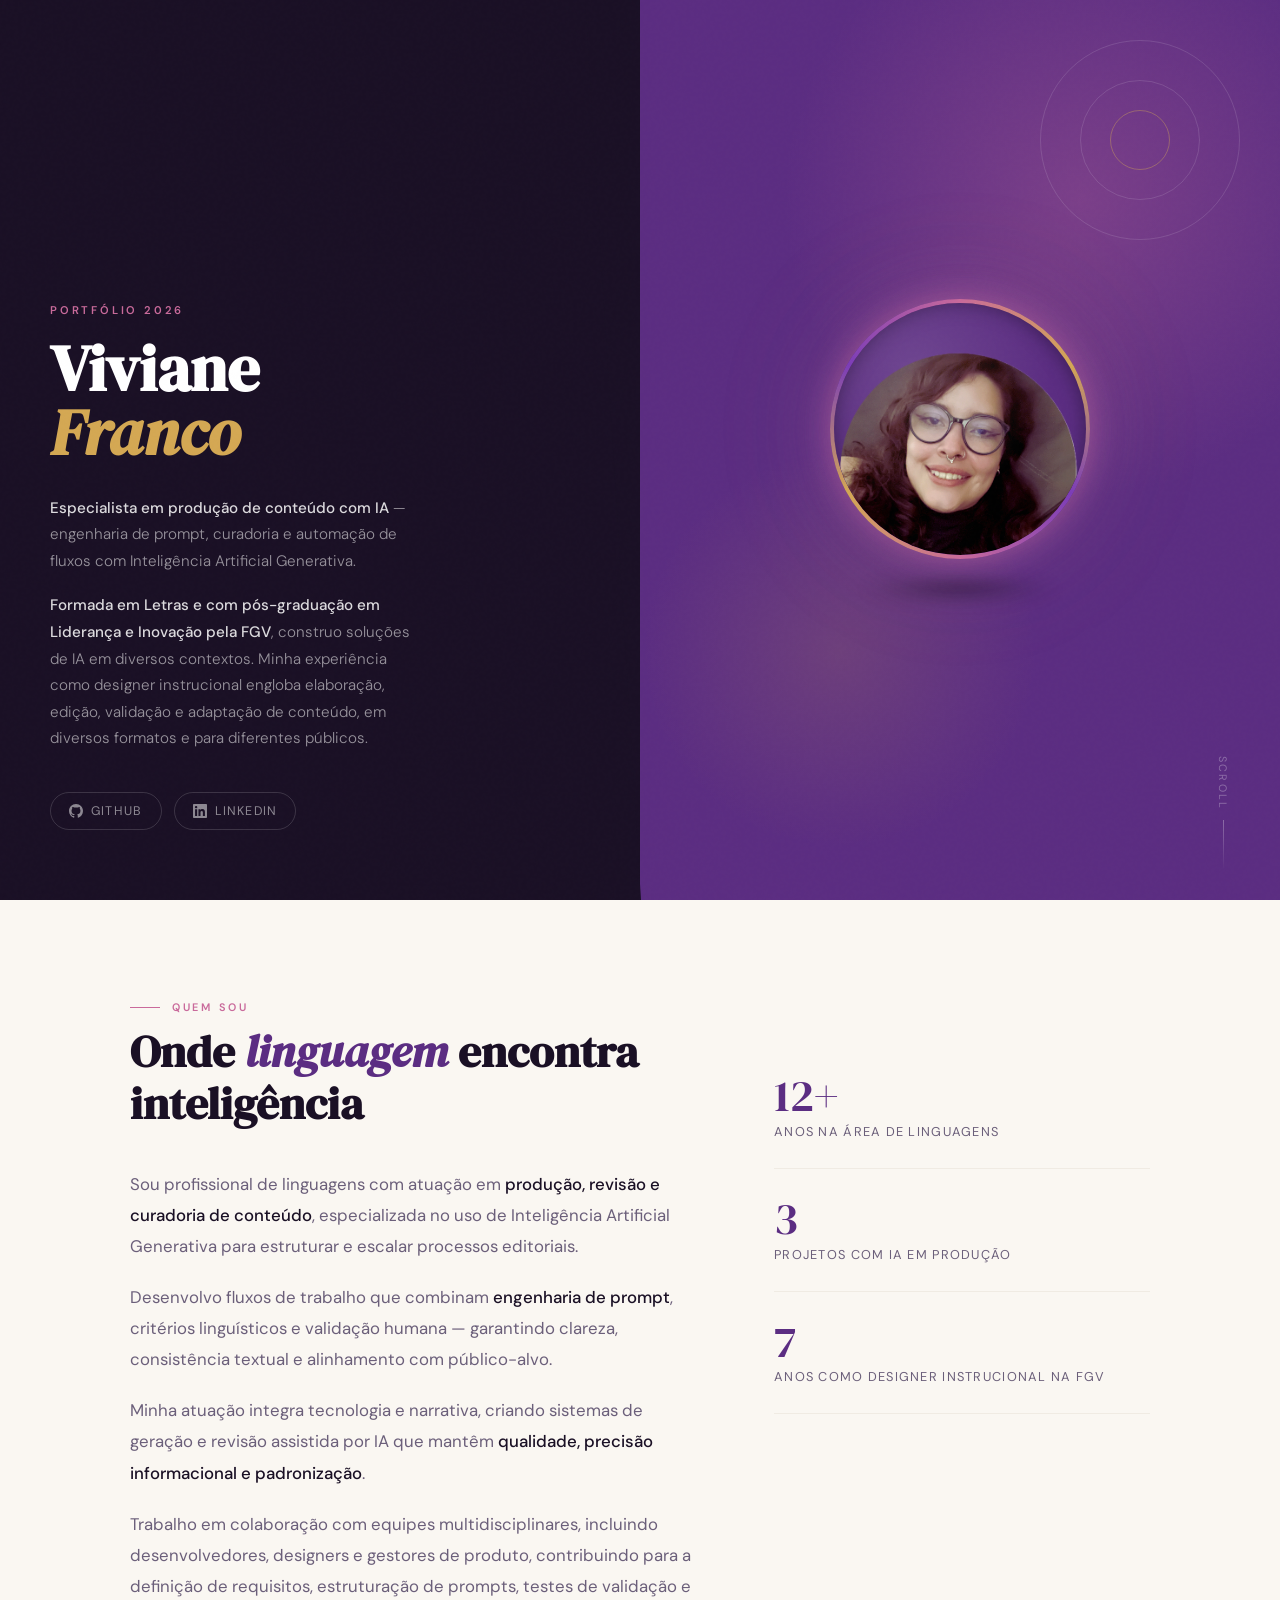
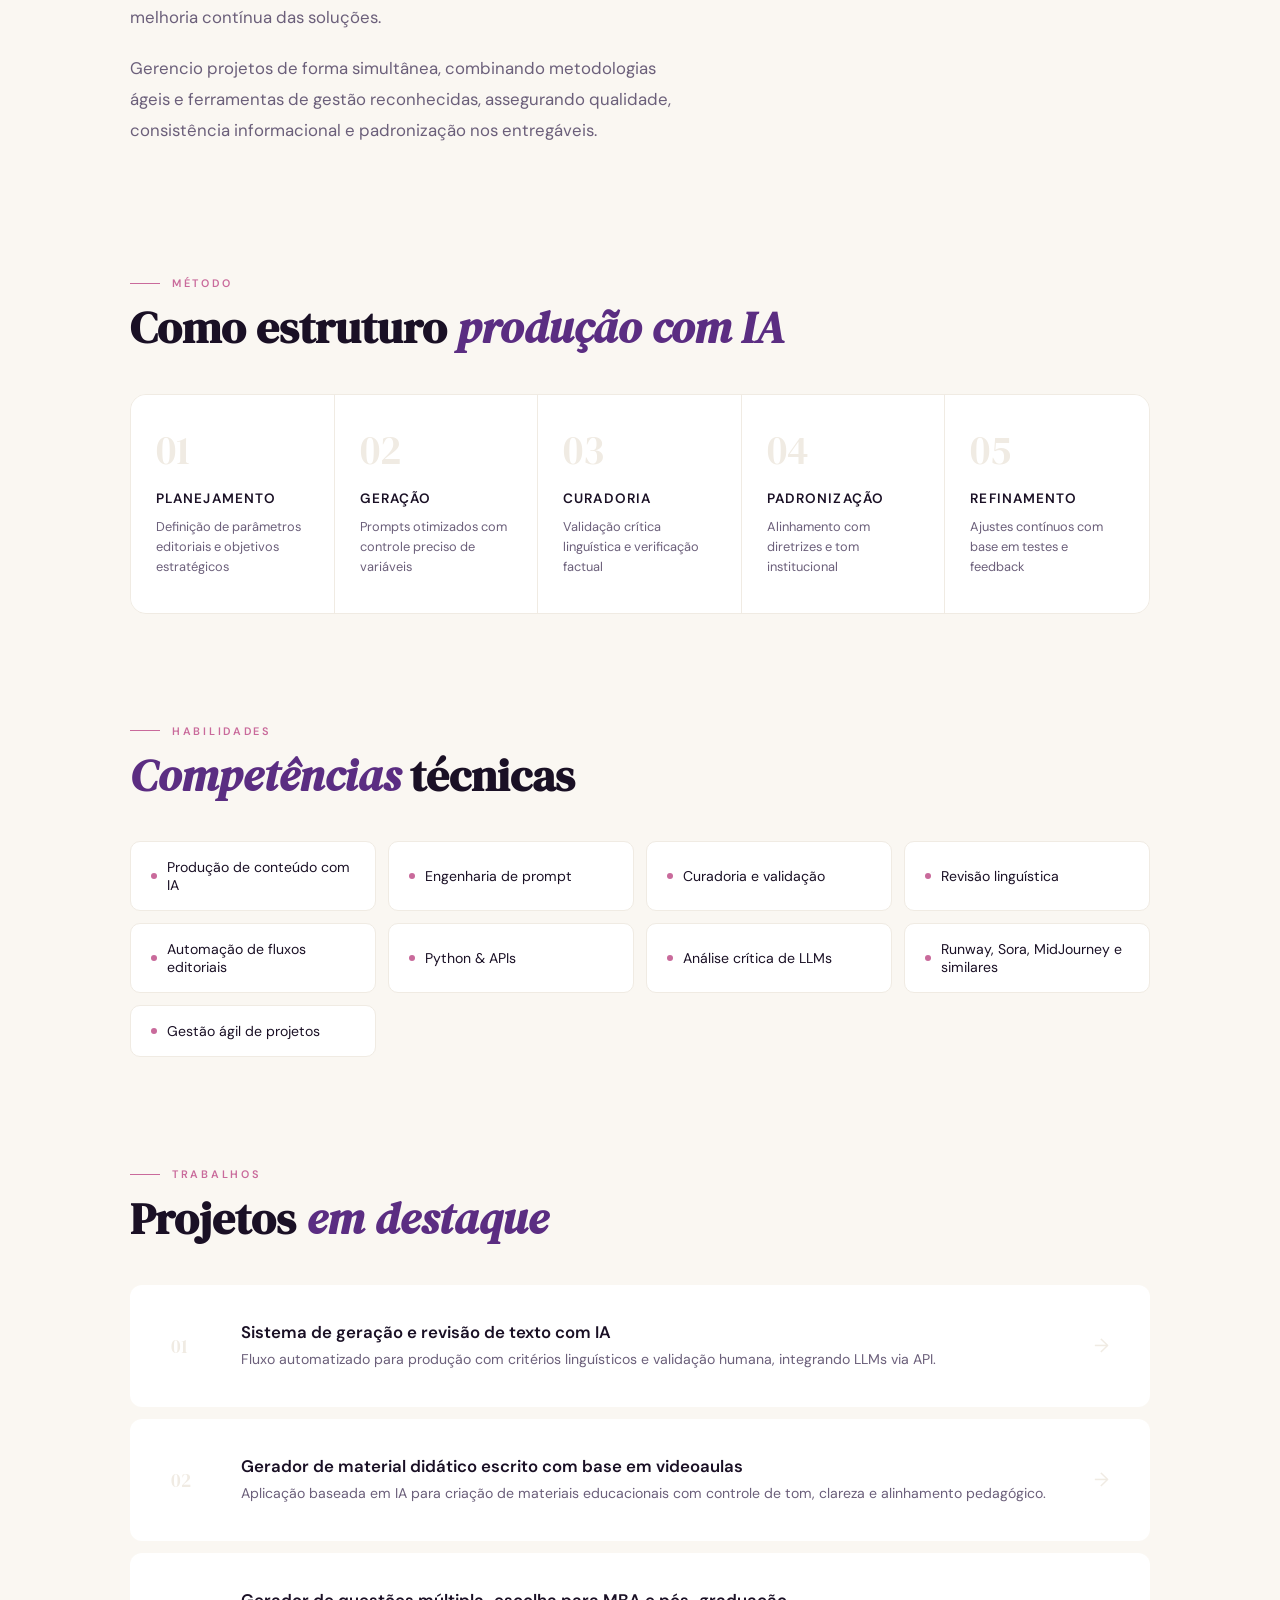
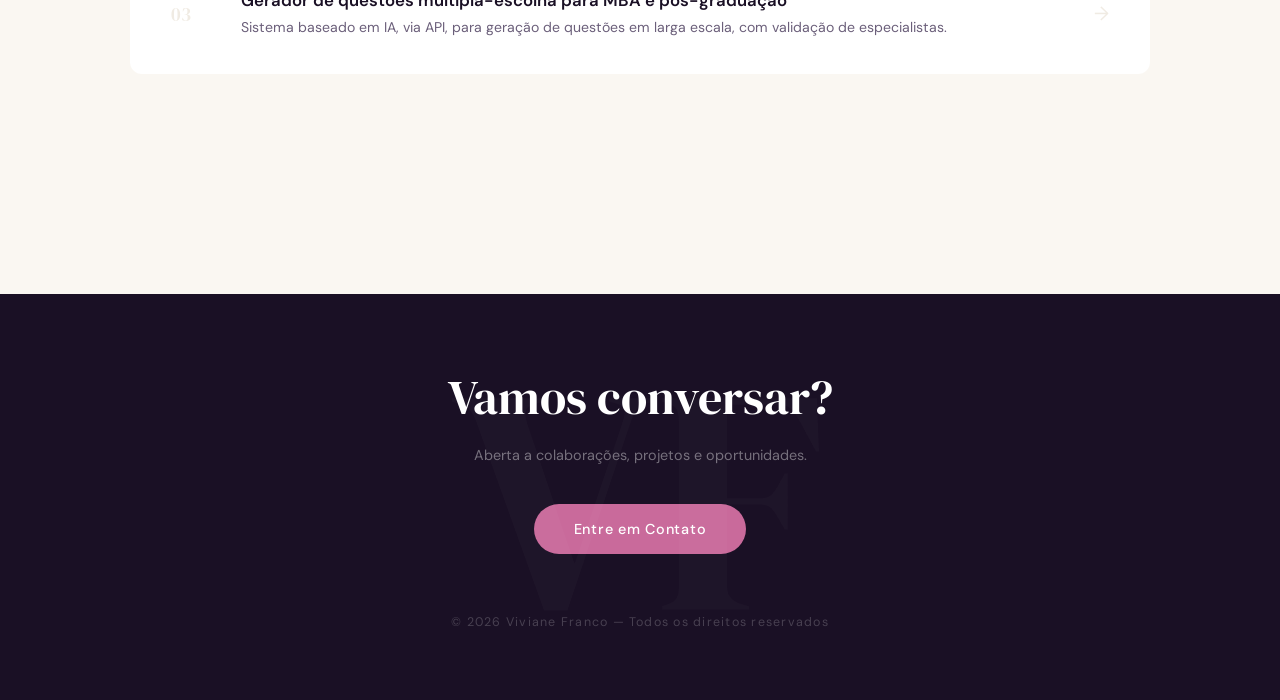
==== index.html @ 34cf3769 "Update index.html" ====
<!DOCTYPE html>
<html lang="pt-BR">
<head>
    <meta charset="UTF-8">
    <meta name="viewport" content="width=device-width, initial-scale=1.0">
    <title>Viviane Franco | Produção de Conteúdo com IA</title>
    <meta name="description" content="Viviane Franco - Especialista em Produção de Conteúdo com IA, engenharia de prompt, curadoria editorial e automação de fluxos com Inteligência Artificial Generativa.">

    <link href="https://fonts.googleapis.com/css2?family=DM+Serif+Display:ital@0;1&family=DM+Sans:opsz,wght@9..40,300;9..40,400;9..40,500;9..40,600&display=swap" rel="stylesheet">

    <style>
        :root {
            --ink: #1a1025;
            --cream: #faf7f2;
            --mist: #f0ebe3;
            --plum: #5b2d82;
            --violet: #7c3db8;
            --rose: #c96a9b;
            --gold: #d4a853;
            --text-soft: #6b5f7a;
        }

        * { margin: 0; padding: 0; box-sizing: border-box; }
        html { scroll-behavior: smooth; }

        body {
            font-family: 'DM Sans', sans-serif;
            background: var(--cream);
            color: var(--ink);
            overflow-x: hidden;
        }

        /* ── NOISE TEXTURE ── */
        body::before {
            content: '';
            position: fixed;
            inset: 0;
            background-image: url("data:image/svg+xml,%3Csvg viewBox='0 0 256 256' xmlns='http://www.w3.org/2000/svg'%3E%3Cfilter id='noise'%3E%3CfeTurbulence type='fractalNoise' baseFrequency='0.9' numOctaves='4' stitchTiles='stitch'/%3E%3C/filter%3E%3Crect width='100%25' height='100%25' filter='url(%23noise)' opacity='0.03'/%3E%3C/svg%3E");
            pointer-events: none;
            z-index: 1000;
            opacity: 0.4;
        }

        /* ── HEADER ── */
        header {
            min-height: 100vh;
            display: grid;
            grid-template-columns: 1fr 1fr;
            position: relative;
            overflow: hidden;
        }

        .header-left {
            background: var(--ink);
            display: flex;
            flex-direction: column;
            justify-content: flex-end;
            padding: 60px 50px 70px;
            position: relative;
            z-index: 2;
        }

        .header-left::after {
            content: '';
            position: absolute;
            top: 0; right: -1px; bottom: 0;
            width: 80px;
            background: var(--ink);
            clip-path: polygon(0 0, 30% 0, 100% 100%, 0 100%);
            z-index: 3;
        }

        .header-right {
            background: var(--plum);
            position: relative;
            overflow: hidden;
            display: flex;
            align-items: center;
            justify-content: center;
        }

        .header-right::before {
            content: '';
            position: absolute;
            width: 600px;
            height: 600px;
            border-radius: 50%;
            background: radial-gradient(circle, rgba(196,106,155,0.3) 0%, transparent 70%);
            top: -100px;
            right: -100px;
            pointer-events: none;
        }

        .header-right::after {
            content: '';
            position: absolute;
            width: 400px;
            height: 400px;
            border-radius: 50%;
            background: radial-gradient(circle, rgba(212,168,83,0.15) 0%, transparent 70%);
            bottom: 50px;
            left: 0;
            pointer-events: none;
        }

        /* ── PROFILE PHOTO SYSTEM (REDONDO) ── */

        /* Container central — empilha anel + sombra */
        .profile-container {
            position: relative;
            z-index: 2;
            display: flex;
            flex-direction: column;
            align-items: center;
            justify-content: center;
            padding: 50px 40px;
            flex-shrink: 0;
            animation: profileIn 1s ease 0.35s both;
        }

        @keyframes profileIn {
            from { opacity: 0; transform: translateY(20px); }
            to   { opacity: 1; transform: translateY(0); }
        }

        /*
         * Anel com gradiente cônico animado.
         * Cria a borda luminosa rotativa (rose → gold → violet).
         */
        .profile-ring {
            position: relative;
            width: 260px;
            height: 260px;
            border-radius: 50%;
            padding: 4px; /* espessura da borda luminosa */

            background: conic-gradient(
                from 0deg,
                var(--rose),
                var(--gold),
                var(--violet),
                var(--rose),
                var(--gold),
                var(--violet),
                var(--rose)
            );
            animation: rotateBorder 6s linear infinite;

            /* Brilho externo difuso */
            box-shadow:
                0 0 30px rgba(201, 106, 155, 0.55),
                0 0 70px rgba(124, 61, 184, 0.35),
                0 0 120px rgba(212, 168, 83, 0.18);
        }

        @keyframes rotateBorder {
            from { filter: hue-rotate(0deg) brightness(1.1); }
            to   { filter: hue-rotate(360deg) brightness(1.1); }
        }

        /*
         * Círculo interno — garante o corte redondo automático.
         * overflow: hidden corta qualquer imagem em círculo perfeito.
         */
        .profile-ring-inner {
            width: 100%;
            height: 100%;
            border-radius: 50%;
            overflow: hidden;
            background: var(--plum);
            position: relative;
            box-shadow: inset 0 0 20px rgba(0, 0, 0, 0.4);
        }

        /* A foto: sempre redonda, cropada automaticamente, sem distorção */
        .profile-img {
            width: 100%;
            height: 100%;
            display: block;
            object-fit: cover;           /* crop automático */
            object-position: center top; /* prioriza o rosto */
            border-radius: 50%;
            filter: contrast(1.04) saturate(1.05);
            transition: transform 0.5s ease;
        }

        .profile-ring:hover .profile-img {
            transform: scale(1.04);
        }

        /* Reflexo de luz suave no topo-esquerdo */
        .profile-ring-inner::after {
            content: '';
            position: absolute;
            inset: 0;
            border-radius: 50%;
            background: radial-gradient(
                circle at 32% 28%,
                rgba(255, 255, 255, 0.12) 0%,
                transparent 55%
            );
            pointer-events: none;
            z-index: 2;
        }

        /* Fallback com iniciais — visível se a imagem falhar */
        .profile-fallback {
            display: none; /* JS ativa via handlePhotoError() */
            width: 100%;
            height: 100%;
            border-radius: 50%;
            background: linear-gradient(135deg, var(--violet) 0%, var(--rose) 100%);
            align-items: center;
            justify-content: center;
            position: relative;
        }

        .profile-fallback::before {
            content: '';
            position: absolute;
            inset: 0;
            border-radius: 50%;
            background: radial-gradient(circle at 35% 35%, rgba(255,255,255,0.2), transparent 60%);
        }

        .profile-fallback-initials {
            font-family: 'DM Serif Display', serif;
            font-size: 5rem;
            color: white;
            letter-spacing: -2px;
            position: relative;
            z-index: 1;
        }

        /* Sombra projetada abaixo do círculo */
        .profile-shadow {
            width: 200px;
            height: 24px;
            border-radius: 50%;
            background: radial-gradient(ellipse, rgba(0,0,0,0.45) 0%, transparent 70%);
            margin-top: 18px;
            filter: blur(8px);
        }

        /* ── DECORATIVE CIRCLES ── */
        .deco-circle {
            position: absolute;
            border-radius: 50%;
            border: 1px solid rgba(255,255,255,0.12);
            pointer-events: none;
        }

        .deco-1 { width: 200px; height: 200px; top: 40px; right: 40px; }
        .deco-2 { width: 120px; height: 120px; top: 80px; right: 80px; }
        .deco-3 { width: 60px; height: 60px; top: 110px; right: 110px; border-color: var(--gold); opacity: 0.4; }

        /* ── HEADER TEXT ── */
        .eyebrow {
            font-size: 0.7rem;
            font-weight: 600;
            letter-spacing: 0.25em;
            text-transform: uppercase;
            color: var(--rose);
            margin-bottom: 20px;
        }

        .header-name {
            font-family: 'DM Serif Display', serif;
            font-size: clamp(3rem, 5vw, 5rem);
            color: white;
            line-height: 1;
            margin-bottom: 30px;
        }

        .header-name em {
            font-style: italic;
            color: var(--gold);
        }

        .header-tagline {
            color: rgba(255,255,255,0.55);
            font-size: 0.95rem;
            font-weight: 300;
            line-height: 1.75;
            max-width: 360px;
            margin-bottom: 18px;
        }

        .header-tagline:last-of-type {
            margin-bottom: 40px;
        }

        .header-tagline strong {
            color: rgba(255,255,255,0.85);
            font-weight: 500;
        }

        .social-links {
            display: flex;
            gap: 12px;
            flex-wrap: wrap;
        }

        .social-links a {
            display: flex;
            align-items: center;
            gap: 8px;
            color: rgba(255,255,255,0.5);
            text-decoration: none;
            font-size: 0.78rem;
            letter-spacing: 0.1em;
            text-transform: uppercase;
            border: 1px solid rgba(255,255,255,0.15);
            padding: 10px 18px;
            border-radius: 100px;
            transition: all 0.3s ease;
        }

        .social-links a:hover {
            color: white;
            border-color: var(--rose);
            background: rgba(201,106,155,0.12);
        }

        /* Scroll hint */
        .scroll-hint {
            position: absolute;
            bottom: 30px;
            right: 50px;
            color: rgba(255,255,255,0.3);
            font-size: 0.68rem;
            letter-spacing: 0.2em;
            text-transform: uppercase;
            writing-mode: vertical-rl;
            display: flex;
            align-items: center;
            gap: 10px;
            z-index: 10;
        }

        .scroll-hint::after {
            content: '';
            width: 1px;
            height: 50px;
            background: linear-gradient(to bottom, rgba(255,255,255,0.3), transparent);
            animation: scrollLine 1.5s ease-in-out infinite;
        }

        @keyframes scrollLine {
            0%, 100% { opacity: 0.3; }
            50% { opacity: 1; }
        }

        /* ── ANIMATIONS (header text) ── */
        @keyframes fadeUp {
            from { opacity: 0; transform: translateY(30px); }
            to { opacity: 1; transform: translateY(0); }
        }

        .header-left > * {
            animation: fadeUp 0.8s ease forwards;
            opacity: 0;
        }

        .eyebrow        { animation-delay: 0.1s; }
        .header-name    { animation-delay: 0.25s; }
        .header-tagline { animation-delay: 0.4s; }
        .social-links   { animation-delay: 0.55s; }

        /* ── MAIN CONTENT ── */
        main {
            max-width: 1100px;
            margin: 0 auto;
            padding: 100px 40px;
        }

        .section-label {
            font-size: 0.68rem;
            font-weight: 600;
            letter-spacing: 0.25em;
            text-transform: uppercase;
            color: var(--rose);
            margin-bottom: 12px;
            display: flex;
            align-items: center;
            gap: 12px;
        }

        .section-label::before {
            content: '';
            width: 30px;
            height: 1px;
            background: var(--rose);
        }

        .section-title {
            font-family: 'DM Serif Display', serif;
            font-size: clamp(2rem, 3.5vw, 3rem);
            color: var(--ink);
            margin-bottom: 40px;
            line-height: 1.15;
        }

        .section-title em {
            font-style: italic;
            color: var(--plum);
        }

        section { margin-bottom: 110px; }

        /* ── SOBRE ── */
        .sobre-grid {
            display: grid;
            grid-template-columns: 3fr 2fr;
            gap: 80px;
            align-items: start;
        }

        .sobre-text p {
            color: var(--text-soft);
            font-size: 1.05rem;
            line-height: 1.85;
            margin-bottom: 20px;
        }

        .sobre-text p strong {
            color: var(--ink);
            font-weight: 500;
        }

        .sobre-sidebar { padding-top: 20px; }

        .stat-item {
            padding: 28px 0;
            border-bottom: 1px solid var(--mist);
        }

        .stat-number {
            font-family: 'DM Serif Display', serif;
            font-size: 2.8rem;
            color: var(--plum);
            line-height: 1;
        }

        .stat-label {
            font-size: 0.8rem;
            color: var(--text-soft);
            margin-top: 4px;
            text-transform: uppercase;
            letter-spacing: 0.1em;
        }

        /* ── PROCESSO ── */
        .process-grid {
            display: grid;
            grid-template-columns: repeat(5, 1fr);
            gap: 0;
            border: 1px solid var(--mist);
            border-radius: 16px;
            overflow: hidden;
        }

        .process-step {
            padding: 35px 25px;
            background: white;
            transition: background 0.3s;
        }

        .process-step:not(:last-child) { border-right: 1px solid var(--mist); }

        .process-step:hover { background: var(--ink); }

        .process-step:hover .step-num,
        .process-step:hover .step-title,
        .process-step:hover .step-desc { color: rgba(255,255,255,0.8); }

        .process-step:hover .step-num { color: var(--gold); }

        .step-num {
            font-family: 'DM Serif Display', serif;
            font-size: 2.5rem;
            color: var(--mist);
            line-height: 1;
            margin-bottom: 20px;
            transition: color 0.3s;
        }

        .step-title {
            font-size: 0.85rem;
            font-weight: 600;
            text-transform: uppercase;
            letter-spacing: 0.08em;
            color: var(--ink);
            margin-bottom: 10px;
            transition: color 0.3s;
        }

        .step-desc {
            font-size: 0.8rem;
            color: var(--text-soft);
            line-height: 1.6;
            transition: color 0.3s;
        }

        /* ── COMPETÊNCIAS ── */
        .skills-grid {
            display: grid;
            grid-template-columns: repeat(auto-fill, minmax(200px, 1fr));
            gap: 12px;
        }

        .skill-tag {
            background: white;
            border: 1px solid var(--mist);
            padding: 16px 20px;
            border-radius: 10px;
            font-size: 0.88rem;
            color: var(--ink);
            display: flex;
            align-items: center;
            gap: 10px;
            transition: all 0.25s;
            cursor: default;
        }

        .skill-tag::before {
            content: '';
            width: 6px;
            height: 6px;
            border-radius: 50%;
            background: var(--rose);
            flex-shrink: 0;
        }

        .skill-tag:hover {
            border-color: var(--plum);
            color: var(--plum);
            transform: translateY(-2px);
            box-shadow: 0 8px 20px rgba(91,45,130,0.08);
        }

        /* ── PROJETOS ── */
        .projects-list { display: flex; flex-direction: column; gap: 2px; }

        .project-item {
            display: grid;
            grid-template-columns: auto 1fr auto;
            align-items: center;
            gap: 30px;
            padding: 35px 40px;
            background: white;
            border-radius: 12px;
            text-decoration: none;
            color: var(--ink);
            transition: all 0.3s ease;
            border: 1px solid transparent;
            margin-bottom: 10px;
        }

        .project-item:hover {
            border-color: var(--plum);
            transform: translateX(8px);
            box-shadow: -4px 0 0 var(--plum), 0 12px 35px rgba(91,45,130,0.08);
        }

        .project-num {
            font-family: 'DM Serif Display', serif;
            font-size: 1.2rem;
            color: var(--mist);
            min-width: 40px;
        }

        .project-item:hover .project-num { color: var(--plum); }

        .project-title {
            font-size: 1.05rem;
            font-weight: 600;
            margin-bottom: 6px;
        }

        .project-desc {
            font-size: 0.88rem;
            color: var(--text-soft);
            line-height: 1.55;
        }

        .project-arrow {
            font-size: 1.2rem;
            color: var(--mist);
            transition: all 0.3s;
        }

        .project-item:hover .project-arrow {
            color: var(--plum);
            transform: translateX(4px);
        }

        /* ── FOOTER ── */
        footer {
            background: var(--ink);
            padding: 70px 40px;
            text-align: center;
            position: relative;
            overflow: hidden;
        }

        footer::before {
            content: 'VF';
            position: absolute;
            font-family: 'DM Serif Display', serif;
            font-size: 20rem;
            color: rgba(255,255,255,0.02);
            left: 50%;
            top: 50%;
            transform: translate(-50%, -50%);
            user-select: none;
            pointer-events: none;
        }

        .footer-title {
            font-family: 'DM Serif Display', serif;
            font-size: clamp(1.8rem, 4vw, 3rem);
            color: white;
            margin-bottom: 16px;
        }

        .footer-sub {
            color: rgba(255,255,255,0.4);
            font-size: 0.9rem;
            margin-bottom: 40px;
        }

        .contact-btn {
            display: inline-block;
            padding: 16px 40px;
            background: var(--rose);
            color: white;
            text-decoration: none;
            border-radius: 100px;
            font-size: 0.9rem;
            font-weight: 500;
            letter-spacing: 0.05em;
            transition: all 0.3s;
        }

        .contact-btn:hover {
            background: var(--gold);
            color: var(--ink);
            transform: translateY(-2px);
            box-shadow: 0 12px 30px rgba(212,168,83,0.3);
        }

        .footer-copy {
            margin-top: 60px;
            color: rgba(255,255,255,0.2);
            font-size: 0.78rem;
            letter-spacing: 0.1em;
        }

        /* ── RESPONSIVE ── */
        @media (max-width: 900px) {
            header {
                grid-template-columns: 1fr;
                min-height: auto;
            }

            .header-left {
                padding: 80px 30px 60px;
                order: 2;
            }

            .header-left::after { display: none; }

            .header-right {
                order: 1;
                min-height: 340px;
                justify-content: center;
            }

            .profile-ring  { width: 200px; height: 200px; }
            .profile-shadow { width: 150px; }

            .sobre-grid {
                grid-template-columns: 1fr;
                gap: 40px;
            }

            .process-grid { grid-template-columns: 1fr 1fr; }
            .process-step:nth-child(2) { border-right: none; }
            .process-step:not(:last-child) { border-bottom: 1px solid var(--mist); }

            main { padding: 70px 25px; }
        }

        @media (max-width: 600px) {
            .process-grid { grid-template-columns: 1fr; }
            .process-step:not(:last-child) { border-right: none; }

            .project-item {
                grid-template-columns: 1fr;
                gap: 10px;
                padding: 25px;
            }

            .project-num  { display: none; }
            .project-arrow { display: none; }

            .profile-ring  { width: 160px; height: 160px; }
            .profile-shadow { width: 120px; }
        }
    </style>
</head>
<body>

<!-- ── HEADER ── -->
<header>
    <div class="header-left">
        <p class="eyebrow">Portfólio 2026</p>
        <h1 class="header-name">Viviane<br><em>Franco</em></h1>
        <p class="header-tagline">
            <strong>Especialista em produção de conteúdo com IA</strong> — engenharia de prompt, curadoria e automação de fluxos com Inteligência Artificial Generativa.
        </p>
        <p class="header-tagline">
            <strong>Formada em Letras e com pós-graduação em Liderança e Inovação pela FGV</strong>, construo soluções de IA em diversos contextos. Minha experiência como designer instrucional engloba elaboração, edição, validação e adaptação de conteúdo, em diversos formatos e para diferentes públicos.
        </p>
        <div class="social-links">
            <a href="SEU_LINK_GITHUB" aria-label="GitHub">
                <svg width="14" height="14" viewBox="0 0 24 24" fill="currentColor" aria-hidden="true"><path d="M12 0c-6.626 0-12 5.373-12 12 0 5.302 3.438 9.8 8.207 11.387.599.111.793-.261.793-.577v-2.234c-3.338.726-4.033-1.416-4.033-1.416-.546-1.387-1.333-1.756-1.333-1.756-1.089-.745.083-.729.083-.729 1.205.084 1.839 1.237 1.839 1.237 1.07 1.834 2.807 1.304 3.492.997.107-.775.418-1.305.762-1.604-2.665-.305-5.467-1.334-5.467-5.931 0-1.311.469-2.381 1.236-3.221-.124-.303-.535-1.524.117-3.176 0 0 1.008-.322 3.301 1.23.957-.266 1.983-.399 3.003-.404 1.02.005 2.047.138 3.006.404 2.291-1.552 3.297-1.23 3.297-1.23.653 1.653.242 2.874.118 3.176.77.84 1.235 1.911 1.235 3.221 0 4.609-2.807 5.624-5.479 5.921.43.372.823 1.102.823 2.222v3.293c0 .319.192.694.801.576 4.765-1.589 8.199-6.086 8.199-11.386 0-6.627-5.373-12-12-12z"/></svg>
                GitHub
            </a>
            <a href="SEU_LINK_LINKEDIN" aria-label="LinkedIn">
                <svg width="14" height="14" viewBox="0 0 24 24" fill="currentColor" aria-hidden="true"><path d="M20.447 20.452h-3.554v-5.569c0-1.328-.027-3.037-1.852-3.037-1.853 0-2.136 1.445-2.136 2.939v5.667H9.351V9h3.414v1.561h.046c.477-.9 1.637-1.85 3.37-1.85 3.601 0 4.267 2.37 4.267 5.455v6.286zM5.337 7.433c-1.144 0-2.063-.926-2.063-2.065 0-1.138.92-2.063 2.063-2.063 1.14 0 2.064.925 2.064 2.063 0 1.139-.925 2.065-2.064 2.065zm1.782 13.019H3.555V9h3.564v11.452zM22.225 0H1.771C.792 0 0 .774 0 1.729v20.542C0 23.227.792 24 1.771 24h20.451C23.2 24 24 23.227 24 22.271V1.729C24 .774 23.2 0 22.222 0h.003z"/></svg>
                LinkedIn
            </a>
        </div>
    </div>

    <div class="header-right">
        <div class="deco-circle deco-1"></div>
        <div class="deco-circle deco-2"></div>
        <div class="deco-circle deco-3"></div>

        <!--
        ╔══════════════════════════════════════════════════════╗
        ║  FOTO DE PERFIL                                      ║
        ║  • Troque "profile.png" pelo caminho da sua foto    ║
        ║  • Formatos aceitos: .png, .jpg, .webp              ║
        ║  • A foto é cortada automaticamente em círculo       ║
        ║  • Proporção ideal: quadrada (1:1) ou retrato       ║
        ║    ex: 600×600 px ou 600×800 px                     ║
        ║  • Se a imagem não carregar, aparecem as iniciais   ║
        ║    VF automaticamente no lugar da foto               ║
        ╚══════════════════════════════════════════════════════╝
        -->
        <div class="profile-container" id="profileContainer">
            <div class="profile-ring">
                <div class="profile-ring-inner">
                    <img
                        src="profile.png"
                        alt="Foto de Viviane Franco"
                        class="profile-img"
                        id="profileImg"
                        onerror="handlePhotoError()"
                    >
                    <!-- Fallback: iniciais exibidas se a imagem falhar -->
                    <div class="profile-fallback" id="profileFallback" aria-label="Viviane Franco">
                        <span class="profile-fallback-initials">VF</span>
                    </div>
                </div>
            </div>
            <div class="profile-shadow"></div>
        </div>
    </div>

    <div class="scroll-hint" aria-hidden="true">scroll</div>
</header>

<!-- ── MAIN ── -->
<main>

    <!-- SOBRE -->
    <section>
        <div class="section-label">Quem sou</div>
        <div class="sobre-grid">
            <div class="sobre-text">
                <h2 class="section-title">Onde <em>linguagem</em> encontra inteligência</h2>
                <p>
                    Sou profissional de linguagens com atuação em <strong>produção, revisão e curadoria de conteúdo</strong>, especializada no uso de Inteligência Artificial Generativa para estruturar e escalar processos editoriais.
                </p>
                <p>
                    Desenvolvo fluxos de trabalho que combinam <strong>engenharia de prompt</strong>, critérios linguísticos e validação humana — garantindo clareza, consistência textual e alinhamento com público-alvo.
                </p>
                <p>
                    Minha atuação integra tecnologia e narrativa, criando sistemas de geração e revisão assistida por IA que mantêm <strong>qualidade, precisão informacional e padronização</strong>.
                </p>
                <p>
                    Trabalho em colaboração com equipes multidisciplinares, incluindo desenvolvedores, designers e gestores de produto, contribuindo para a definição de requisitos, estruturação de prompts, testes de validação e melhoria contínua das soluções.
                </p>
                <p>
                    Gerencio projetos de forma simultânea, combinando metodologias ágeis e ferramentas de gestão reconhecidas, assegurando qualidade, consistência informacional e padronização nos entregáveis.
                </p>
            </div>
            <div class="sobre-sidebar">
                <div class="stat-item">
                    <div class="stat-number">12+</div>
                    <div class="stat-label">Anos na área de linguagens</div>
                </div>
                <div class="stat-item">
                    <div class="stat-number">3</div>
                    <div class="stat-label">Projetos com IA em produção</div>
                </div>
                <div class="stat-item">
                    <div class="stat-number">7</div>
                    <div class="stat-label">anos como designer instrucional na FGV</div>
                </div>
            </div>
        </div>
    </section>

    <!-- PROCESSO -->
    <section>
        <div class="section-label">Método</div>
        <h2 class="section-title">Como estruturo <em>produção com IA</em></h2>
        <div class="process-grid">
            <div class="process-step">
                <div class="step-num">01</div>
                <div class="step-title">Planejamento</div>
                <div class="step-desc">Definição de parâmetros editoriais e objetivos estratégicos</div>
            </div>
            <div class="process-step">
                <div class="step-num">02</div>
                <div class="step-title">Geração</div>
                <div class="step-desc">Prompts otimizados com controle preciso de variáveis</div>
            </div>
            <div class="process-step">
                <div class="step-num">03</div>
                <div class="step-title">Curadoria</div>
                <div class="step-desc">Validação crítica linguística e verificação factual</div>
            </div>
            <div class="process-step">
                <div class="step-num">04</div>
                <div class="step-title">Padronização</div>
                <div class="step-desc">Alinhamento com diretrizes e tom institucional</div>
            </div>
            <div class="process-step">
                <div class="step-num">05</div>
                <div class="step-title">Refinamento</div>
                <div class="step-desc">Ajustes contínuos com base em testes e feedback</div>
            </div>
        </div>
    </section>

    <!-- COMPETÊNCIAS -->
    <section>
        <div class="section-label">Habilidades</div>
        <h2 class="section-title"><em>Competências</em> técnicas</h2>
        <div class="skills-grid">
            <div class="skill-tag">Produção de conteúdo com IA</div>
            <div class="skill-tag">Engenharia de prompt</div>
            <div class="skill-tag">Curadoria e validação</div>
            <div class="skill-tag">Revisão linguística</div>
            <div class="skill-tag">Automação de fluxos editoriais</div>
            <div class="skill-tag">Python &amp; APIs</div>
            <div class="skill-tag">Análise crítica de LLMs</div>
            <div class="skill-tag">Runway, Sora, MidJourney e similares</div>
            <div class="skill-tag">Gestão ágil de projetos</div>
        </div>
    </section>

    <!-- PROJETOS -->
    <section>
        <div class="section-label">Trabalhos</div>
        <h2 class="section-title">Projetos <em>em destaque</em></h2>
        <div class="projects-list">

            <a href="projeto1.html" class="project-item">
                <div class="project-num">01</div>
                <div>
                    <div class="project-title">Sistema de geração e revisão de texto com IA</div>
                    <div class="project-desc">Fluxo automatizado para produção com critérios linguísticos e validação humana, integrando LLMs via API.</div>
                </div>
                <div class="project-arrow">→</div>
            </a>

            <a href="projeto2.html" class="project-item">
                <div class="project-num">02</div>
                <div>
                    <div class="project-title">Gerador de material didático escrito com base em videoaulas</div>
                    <div class="project-desc">Aplicação baseada em IA para criação de materiais educacionais com controle de tom, clareza e alinhamento pedagógico.</div>
                </div>
                <div class="project-arrow">→</div>
            </a>

            <a href="projeto3.html" class="project-item">
                <div class="project-num">03</div>
                <div>
                    <div class="project-title">Gerador de questões múltipla-escolha para MBA e pós-graduação</div>
                    <div class="project-desc">Sistema baseado em IA, via API, para geração de questões em larga escala, com validação de especialistas.</div>
                </div>
                <div class="project-arrow">→</div>
            </a>

        </div>
    </section>

</main>

<!-- ── FOOTER ── -->
<footer>
    <p class="footer-title">Vamos conversar?</p>
    <p class="footer-sub">Aberta a colaborações, projetos e oportunidades.</p>
    <a href="mailto:vivianefrancodasilva@gmail.com" class="contact-btn">Entre em Contato</a>
    <p class="footer-copy">© 2026 Viviane Franco — Todos os direitos reservados</p>
</footer>

<script>
    /**
     * SUPORTE À FOTO DE PERFIL
     * ─────────────────────────
     * Chamado via onerror="handlePhotoError()" quando a imagem
     * não é encontrada ou falha. Exibe as iniciais VF no mesmo
     * anel luminoso, sem quebrar o layout.
     */
    function handlePhotoError() {
        document.getElementById('profileImg').style.display = 'none';
        document.getElementById('profileFallback').style.display = 'flex';
    }
</script>

</body>
</html>
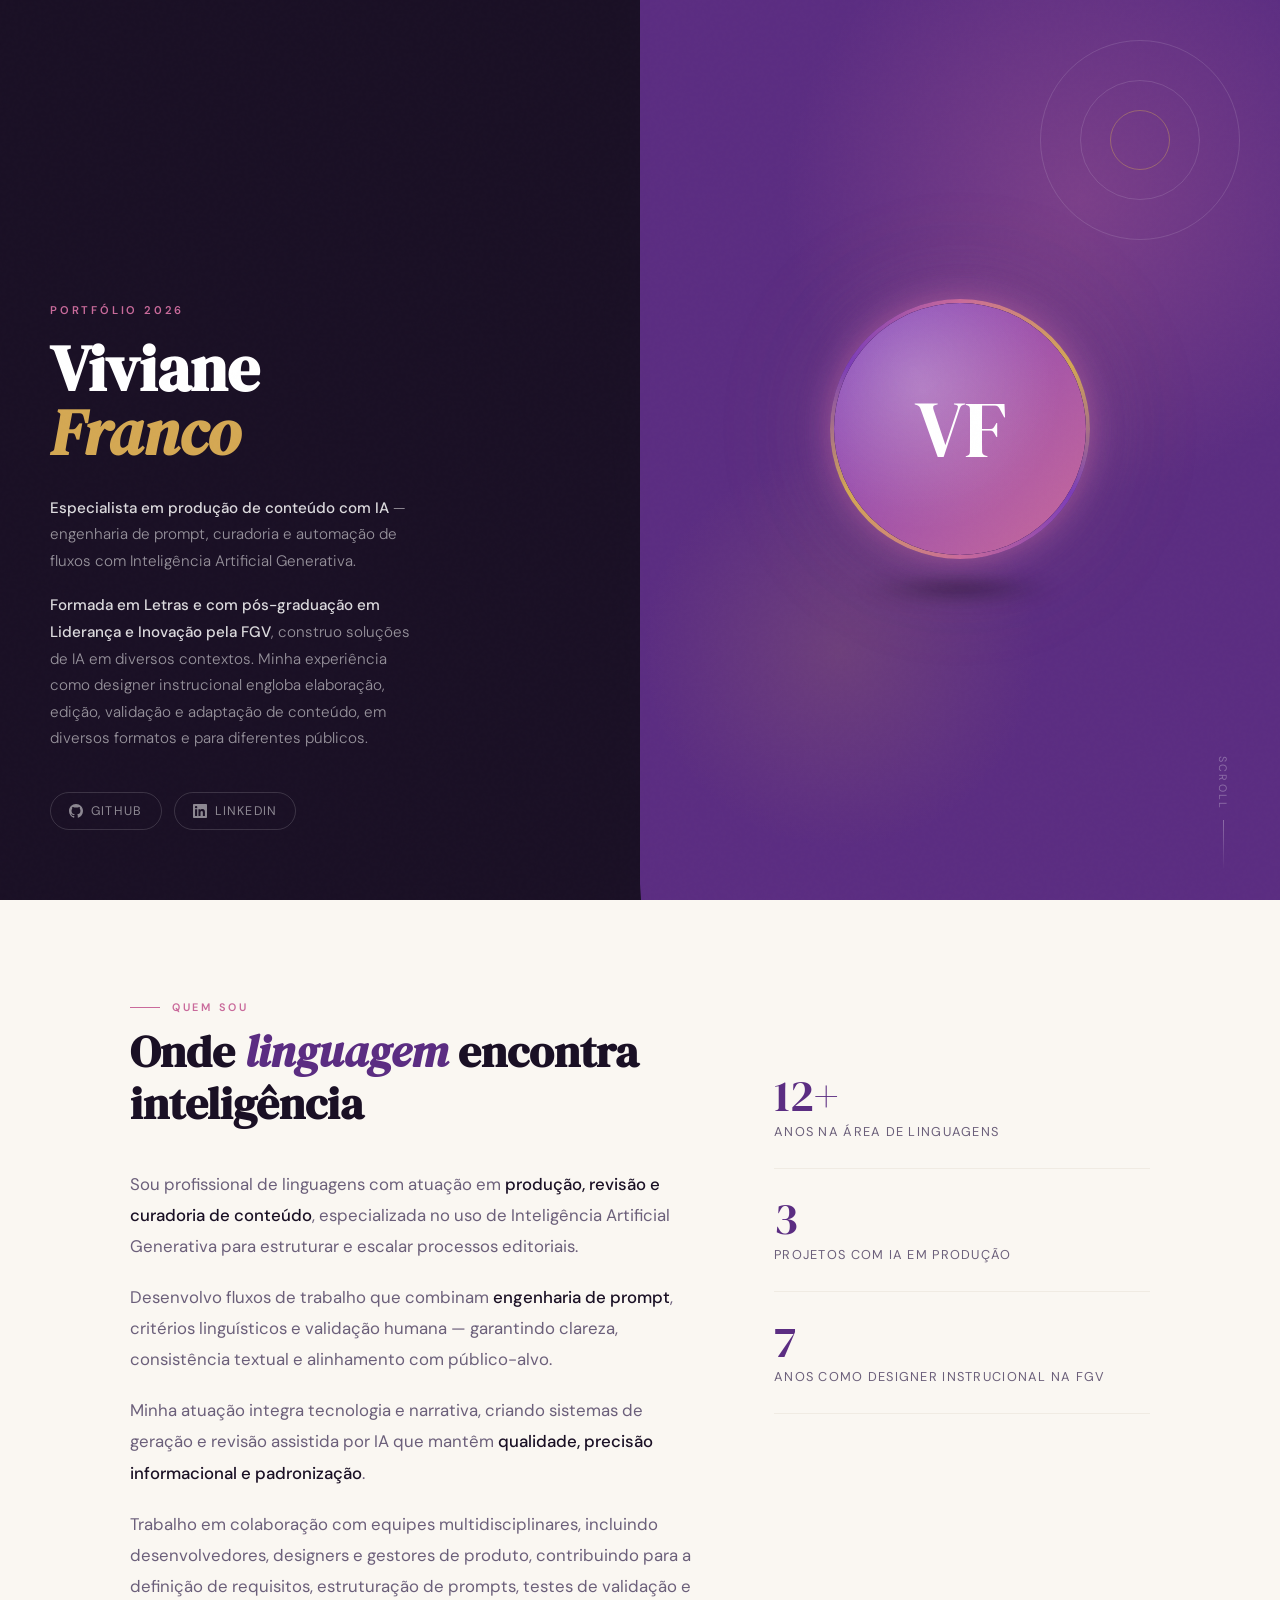
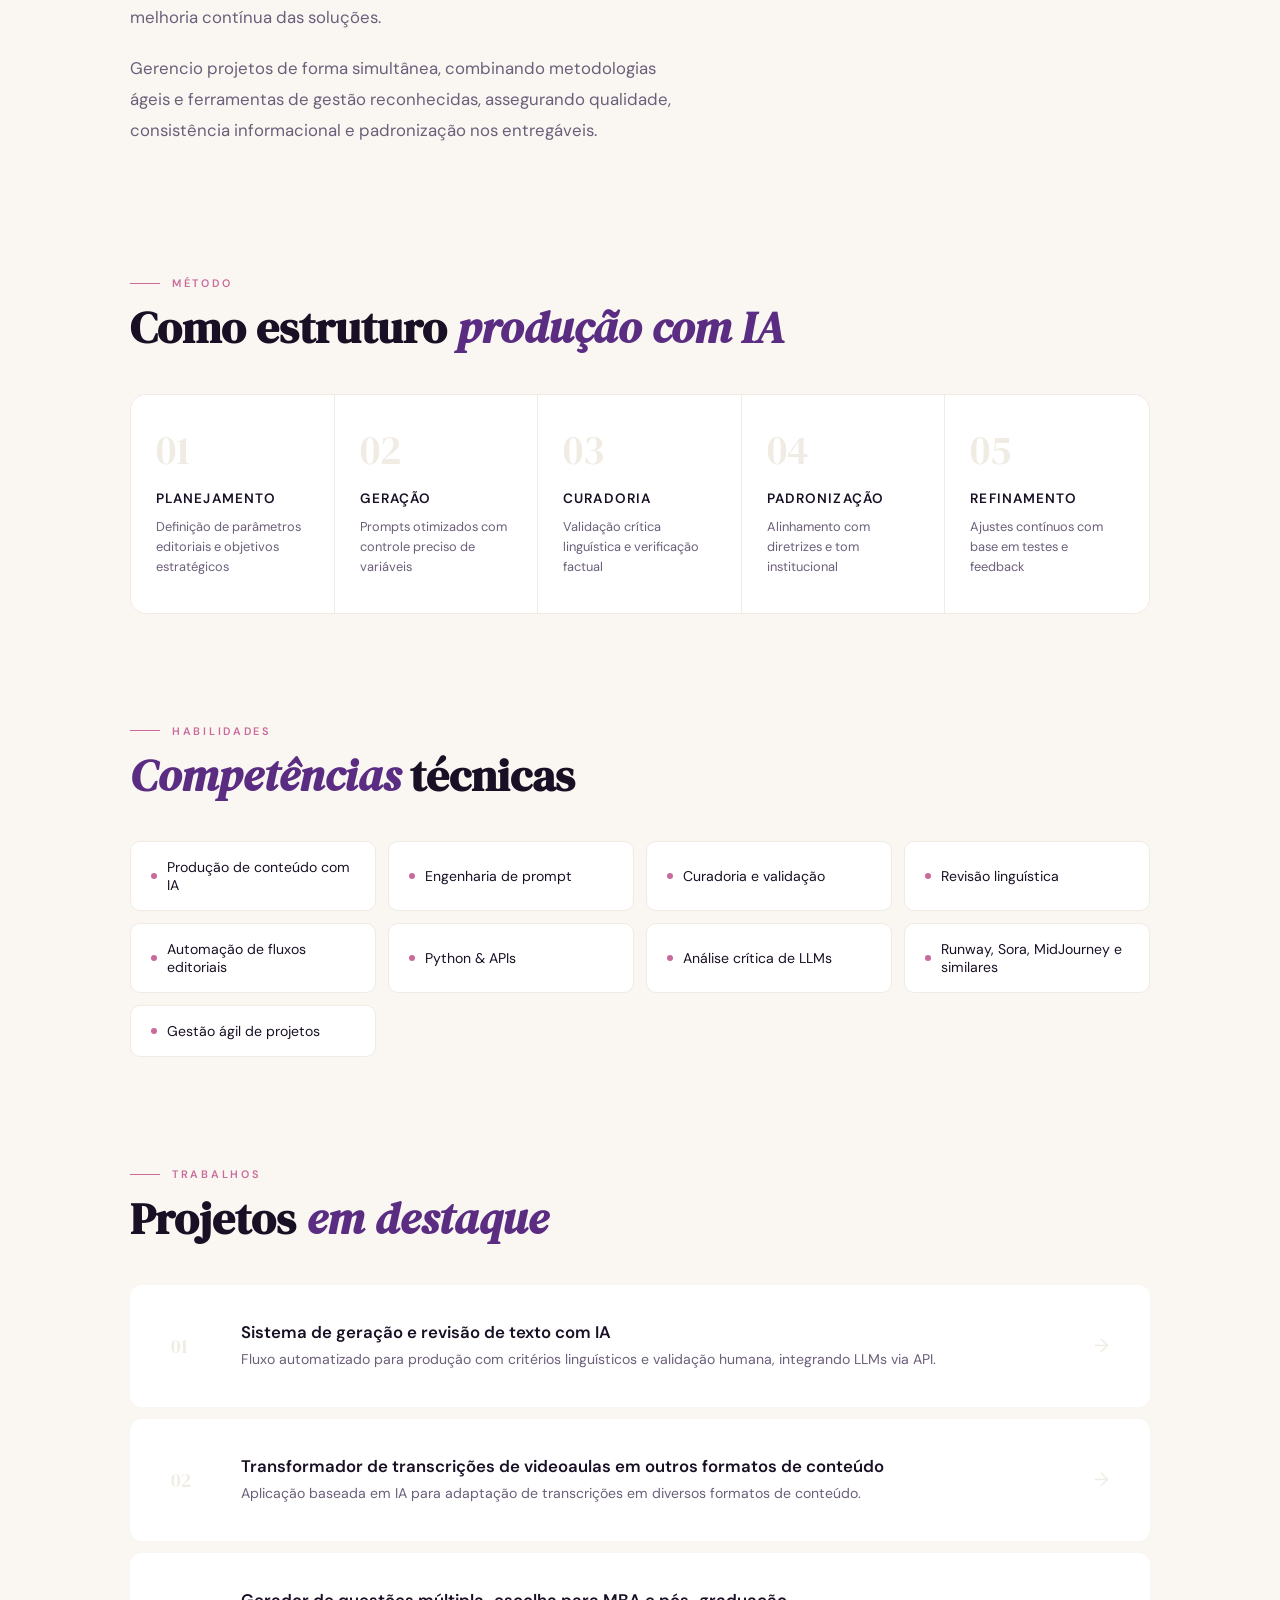
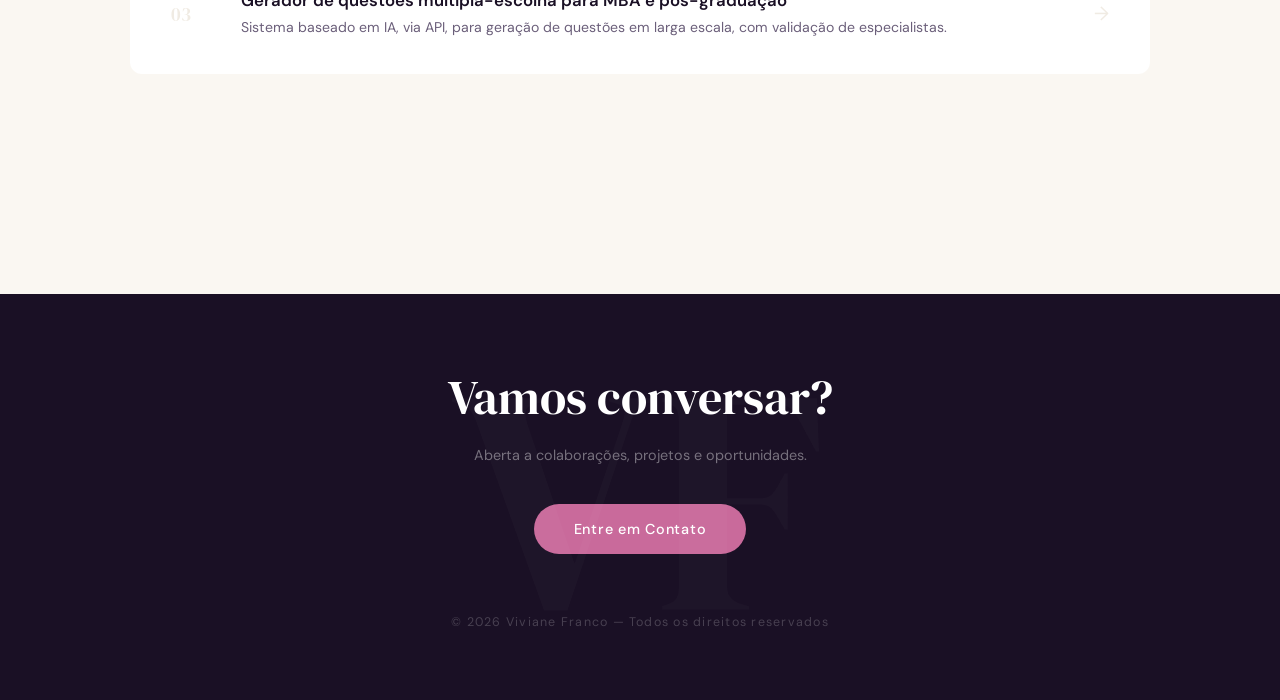
==== commit 3eec7ea5: "Update project title and description in index.html" ====
--- a/index.html
+++ b/index.html
@@ -885,8 +885,8 @@
             <a href="projeto2.html" class="project-item">
                 <div class="project-num">02</div>
                 <div>
-                    <div class="project-title">Gerador de material didático escrito com base em videoaulas</div>
-                    <div class="project-desc">Aplicação baseada em IA para criação de materiais educacionais com controle de tom, clareza e alinhamento pedagógico.</div>
+                    <div class="project-title">Transformador de transcrições de videoaulas em outros formatos de conteúdo</div>
+                    <div class="project-desc">Aplicação baseada em IA para adaptação de transcrições em diversos formatos de conteúdo.</div>
                 </div>
                 <div class="project-arrow">→</div>
             </a>
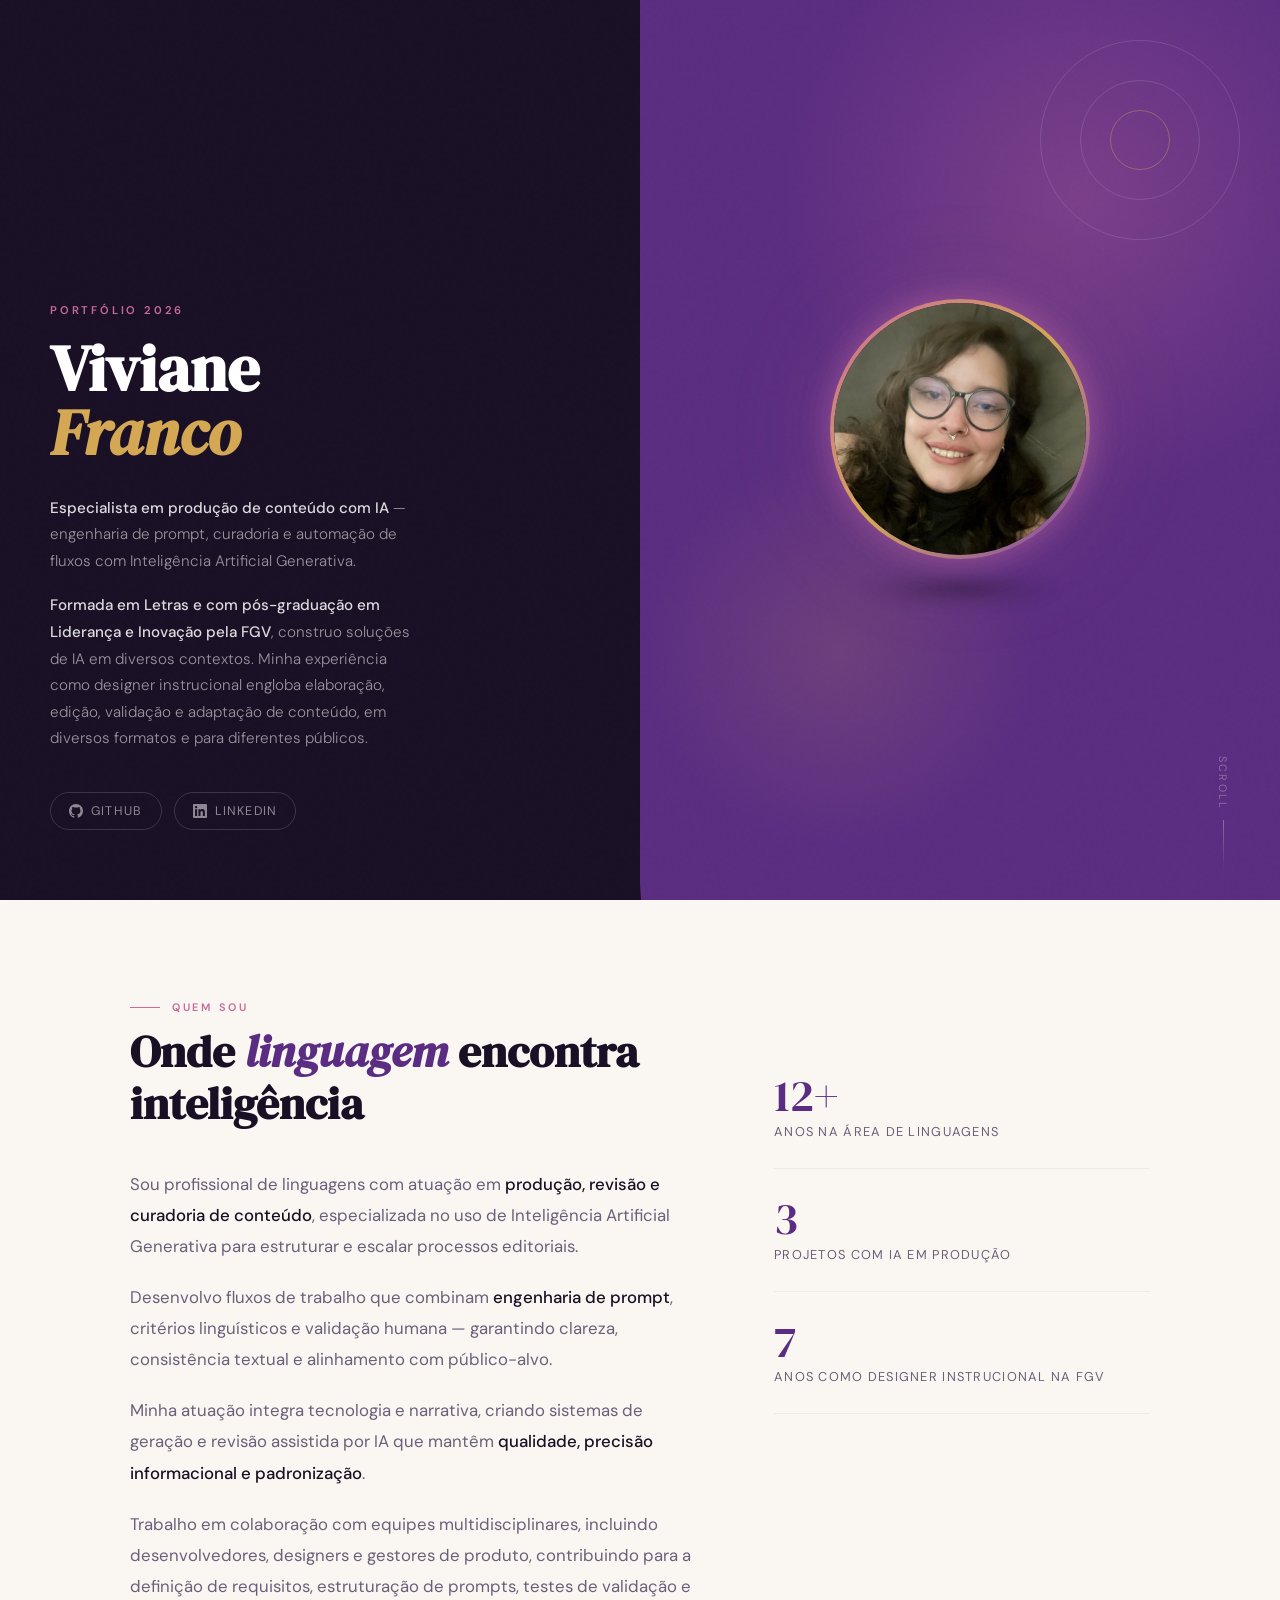
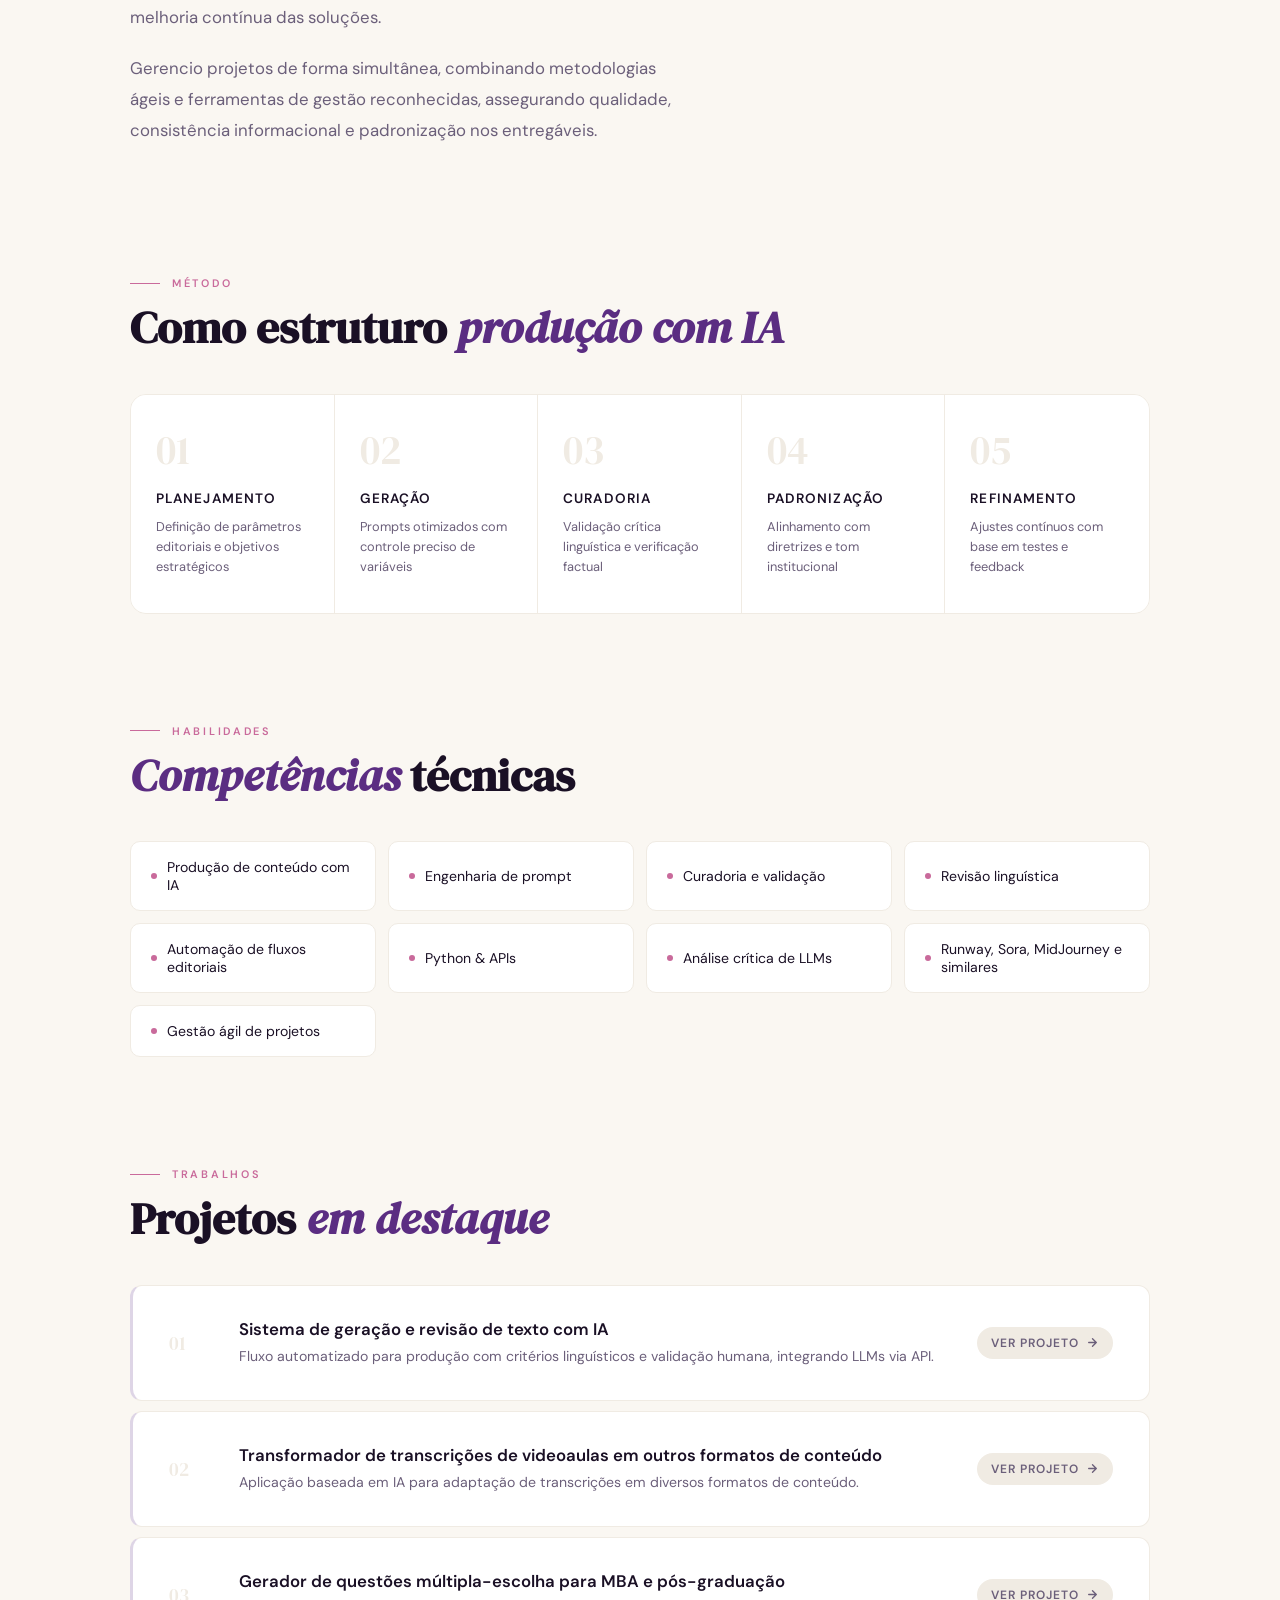
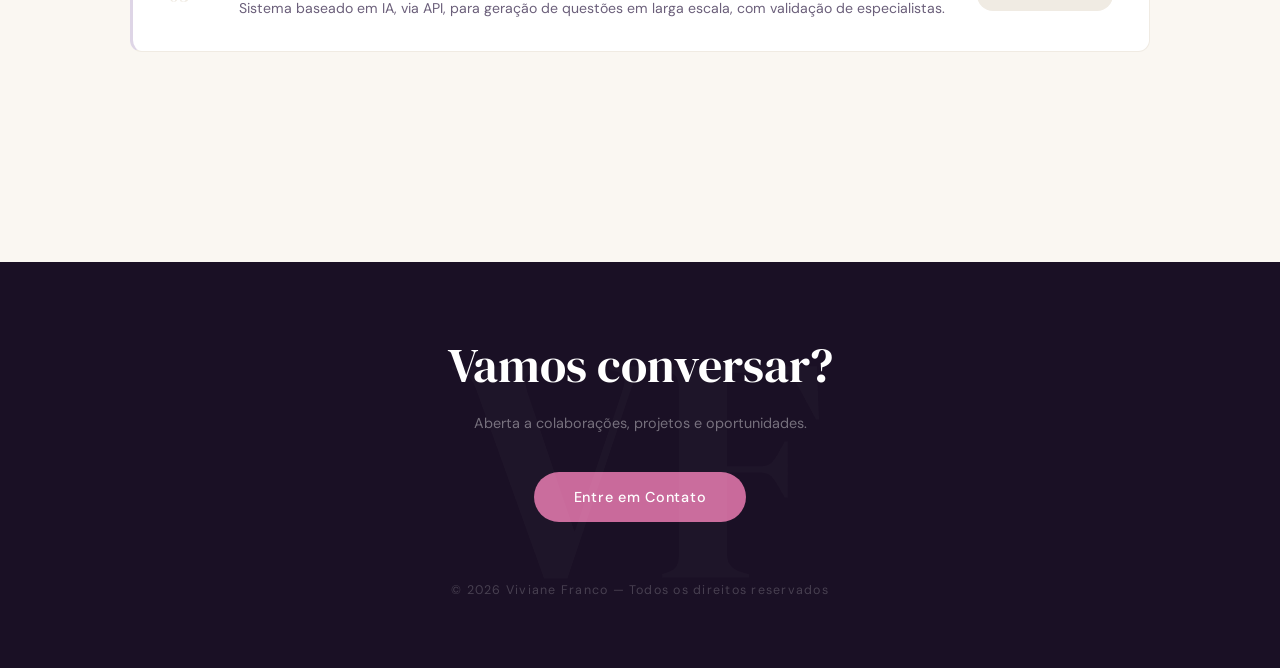
==== commit 63ca8f21: "Update profile ring styles and project item design Refactor profile ring styles and project item lay" ====
--- a/index.html
+++ b/index.html
@@ -104,8 +104,6 @@
         }
 
         /* ── PROFILE PHOTO SYSTEM (REDONDO) ── */
-
-        /* Container central — empilha anel + sombra */
         .profile-container {
             position: relative;
             z-index: 2;
@@ -124,44 +122,27 @@
         }
 
         /*
-         * Anel com gradiente cônico animado.
-         * Cria a borda luminosa rotativa (rose → gold → violet).
+         * Anel ESTÁTICO — gradiente fixo sem rotação de cores.
+         * Mantém o brilho luminoso nas bordas, mas sem animação.
          */
         .profile-ring {
             position: relative;
             width: 260px;
             height: 260px;
             border-radius: 50%;
-            padding: 4px; /* espessura da borda luminosa */
-
-            background: conic-gradient(
-                from 0deg,
-                var(--rose),
-                var(--gold),
-                var(--violet),
-                var(--rose),
-                var(--gold),
-                var(--violet),
-                var(--rose)
-            );
-            animation: rotateBorder 6s linear infinite;
-
-            /* Brilho externo difuso */
+            padding: 4px;
+
+            /* Gradiente estático rose → gold → violet */
+            background: linear-gradient(135deg, var(--rose), var(--gold), var(--violet));
+
+            /* Brilho externo difuso fixo */
             box-shadow:
-                0 0 30px rgba(201, 106, 155, 0.55),
-                0 0 70px rgba(124, 61, 184, 0.35),
-                0 0 120px rgba(212, 168, 83, 0.18);
-        }
-
-        @keyframes rotateBorder {
-            from { filter: hue-rotate(0deg) brightness(1.1); }
-            to   { filter: hue-rotate(360deg) brightness(1.1); }
-        }
-
-        /*
-         * Círculo interno — garante o corte redondo automático.
-         * overflow: hidden corta qualquer imagem em círculo perfeito.
-         */
+                0 0 28px rgba(201, 106, 155, 0.5),
+                0 0 65px rgba(124, 61, 184, 0.3),
+                0 0 110px rgba(212, 168, 83, 0.15);
+        }
+
+        /* Círculo interno — corte redondo automático da foto */
         .profile-ring-inner {
             width: 100%;
             height: 100%;
@@ -177,8 +158,8 @@
             width: 100%;
             height: 100%;
             display: block;
-            object-fit: cover;           /* crop automático */
-            object-position: center top; /* prioriza o rosto */
+            object-fit: cover;
+            object-position: center top;
             border-radius: 50%;
             filter: contrast(1.04) saturate(1.05);
             transition: transform 0.5s ease;
@@ -205,7 +186,7 @@
 
         /* Fallback com iniciais — visível se a imagem falhar */
         .profile-fallback {
-            display: none; /* JS ativa via handlePhotoError() */
+            display: none;
             width: 100%;
             height: 100%;
             border-radius: 50%;
@@ -286,9 +267,7 @@
             margin-bottom: 18px;
         }
 
-        .header-tagline:last-of-type {
-            margin-bottom: 40px;
-        }
+        .header-tagline:last-of-type { margin-bottom: 40px; }
 
         .header-tagline strong {
             color: rgba(255,255,255,0.85);
@@ -540,26 +519,35 @@
         }
 
         /* ── PROJETOS ── */
-        .projects-list { display: flex; flex-direction: column; gap: 2px; }
-
+        .projects-list { display: flex; flex-direction: column; gap: 10px; }
+
+        /*
+         * Card de projeto — indicadores de clicabilidade:
+         * • borda esquerda fina sempre visível (fio plum apagado)
+         * • badge "Ver projeto →" sempre visível (canto direito)
+         * • cursor pointer explícito
+         * • hover: borda plena + deslocamento + sombra
+         */
         .project-item {
             display: grid;
             grid-template-columns: auto 1fr auto;
             align-items: center;
             gap: 30px;
-            padding: 35px 40px;
+            padding: 32px 36px;
             background: white;
             border-radius: 12px;
             text-decoration: none;
             color: var(--ink);
             transition: all 0.3s ease;
-            border: 1px solid transparent;
-            margin-bottom: 10px;
+            border: 1px solid var(--mist);
+            border-left: 3px solid rgba(91,45,130,0.2);
+            cursor: pointer;
         }
 
         .project-item:hover {
             border-color: var(--plum);
-            transform: translateX(8px);
+            border-left-color: var(--plum);
+            transform: translateX(6px);
             box-shadow: -4px 0 0 var(--plum), 0 12px 35px rgba(91,45,130,0.08);
         }
 
@@ -568,6 +556,7 @@
             font-size: 1.2rem;
             color: var(--mist);
             min-width: 40px;
+            transition: color 0.3s;
         }
 
         .project-item:hover .project-num { color: var(--plum); }
@@ -584,15 +573,35 @@
             line-height: 1.55;
         }
 
-        .project-arrow {
-            font-size: 1.2rem;
-            color: var(--mist);
-            transition: all 0.3s;
-        }
-
-        .project-item:hover .project-arrow {
-            color: var(--plum);
-            transform: translateX(4px);
+        /* Badge "Ver projeto" — sempre visível */
+        .project-cta {
+            display: flex;
+            align-items: center;
+            gap: 7px;
+            font-size: 0.75rem;
+            font-weight: 600;
+            letter-spacing: 0.08em;
+            text-transform: uppercase;
+            color: var(--text-soft);
+            background: var(--mist);
+            padding: 8px 14px;
+            border-radius: 100px;
+            white-space: nowrap;
+            flex-shrink: 0;
+            transition: all 0.3s ease;
+        }
+
+        .project-cta svg {
+            transition: transform 0.3s ease;
+        }
+
+        .project-item:hover .project-cta {
+            background: var(--plum);
+            color: white;
+        }
+
+        .project-item:hover .project-cta svg {
+            transform: translateX(3px);
         }
 
         /* ── FOOTER ── */
@@ -659,31 +668,17 @@
 
         /* ── RESPONSIVE ── */
         @media (max-width: 900px) {
-            header {
-                grid-template-columns: 1fr;
-                min-height: auto;
-            }
-
-            .header-left {
-                padding: 80px 30px 60px;
-                order: 2;
-            }
-
+            header { grid-template-columns: 1fr; min-height: auto; }
+
+            .header-left { padding: 80px 30px 60px; order: 2; }
             .header-left::after { display: none; }
 
-            .header-right {
-                order: 1;
-                min-height: 340px;
-                justify-content: center;
-            }
-
-            .profile-ring  { width: 200px; height: 200px; }
+            .header-right { order: 1; min-height: 340px; }
+
+            .profile-ring   { width: 200px; height: 200px; }
             .profile-shadow { width: 150px; }
 
-            .sobre-grid {
-                grid-template-columns: 1fr;
-                gap: 40px;
-            }
+            .sobre-grid { grid-template-columns: 1fr; gap: 40px; }
 
             .process-grid { grid-template-columns: 1fr 1fr; }
             .process-step:nth-child(2) { border-right: none; }
@@ -697,15 +692,18 @@
             .process-step:not(:last-child) { border-right: none; }
 
             .project-item {
-                grid-template-columns: 1fr;
-                gap: 10px;
-                padding: 25px;
+                grid-template-columns: 1fr auto;
+                gap: 16px;
+                padding: 22px 18px;
             }
 
-            .project-num  { display: none; }
-            .project-arrow { display: none; }
-
-            .profile-ring  { width: 160px; height: 160px; }
+            .project-num { display: none; }
+
+            /* No mobile só o ícone, sem texto */
+            .project-cta span { display: none; }
+            .project-cta { padding: 8px 10px; }
+
+            .profile-ring   { width: 160px; height: 160px; }
             .profile-shadow { width: 120px; }
         }
     </style>
@@ -762,7 +760,6 @@
                         id="profileImg"
                         onerror="handlePhotoError()"
                     >
-                    <!-- Fallback: iniciais exibidas se a imagem falhar -->
                     <div class="profile-fallback" id="profileFallback" aria-label="Viviane Franco">
                         <span class="profile-fallback-initials">VF</span>
                     </div>
@@ -879,7 +876,10 @@
                     <div class="project-title">Sistema de geração e revisão de texto com IA</div>
                     <div class="project-desc">Fluxo automatizado para produção com critérios linguísticos e validação humana, integrando LLMs via API.</div>
                 </div>
-                <div class="project-arrow">→</div>
+                <div class="project-cta">
+                    <span>Ver projeto</span>
+                    <svg width="13" height="13" viewBox="0 0 24 24" fill="none" stroke="currentColor" stroke-width="2.5" stroke-linecap="round" stroke-linejoin="round" aria-hidden="true"><path d="M5 12h14M12 5l7 7-7 7"/></svg>
+                </div>
             </a>
 
             <a href="projeto2.html" class="project-item">
@@ -888,7 +888,10 @@
                     <div class="project-title">Transformador de transcrições de videoaulas em outros formatos de conteúdo</div>
                     <div class="project-desc">Aplicação baseada em IA para adaptação de transcrições em diversos formatos de conteúdo.</div>
                 </div>
-                <div class="project-arrow">→</div>
+                <div class="project-cta">
+                    <span>Ver projeto</span>
+                    <svg width="13" height="13" viewBox="0 0 24 24" fill="none" stroke="currentColor" stroke-width="2.5" stroke-linecap="round" stroke-linejoin="round" aria-hidden="true"><path d="M5 12h14M12 5l7 7-7 7"/></svg>
+                </div>
             </a>
 
             <a href="projeto3.html" class="project-item">
@@ -897,7 +900,10 @@
                     <div class="project-title">Gerador de questões múltipla-escolha para MBA e pós-graduação</div>
                     <div class="project-desc">Sistema baseado em IA, via API, para geração de questões em larga escala, com validação de especialistas.</div>
                 </div>
-                <div class="project-arrow">→</div>
+                <div class="project-cta">
+                    <span>Ver projeto</span>
+                    <svg width="13" height="13" viewBox="0 0 24 24" fill="none" stroke="currentColor" stroke-width="2.5" stroke-linecap="round" stroke-linejoin="round" aria-hidden="true"><path d="M5 12h14M12 5l7 7-7 7"/></svg>
+                </div>
             </a>
 
         </div>
@@ -914,13 +920,6 @@
 </footer>
 
 <script>
-    /**
-     * SUPORTE À FOTO DE PERFIL
-     * ─────────────────────────
-     * Chamado via onerror="handlePhotoError()" quando a imagem
-     * não é encontrada ou falha. Exibe as iniciais VF no mesmo
-     * anel luminoso, sem quebrar o layout.
-     */
     function handlePhotoError() {
         document.getElementById('profileImg').style.display = 'none';
         document.getElementById('profileFallback').style.display = 'flex';
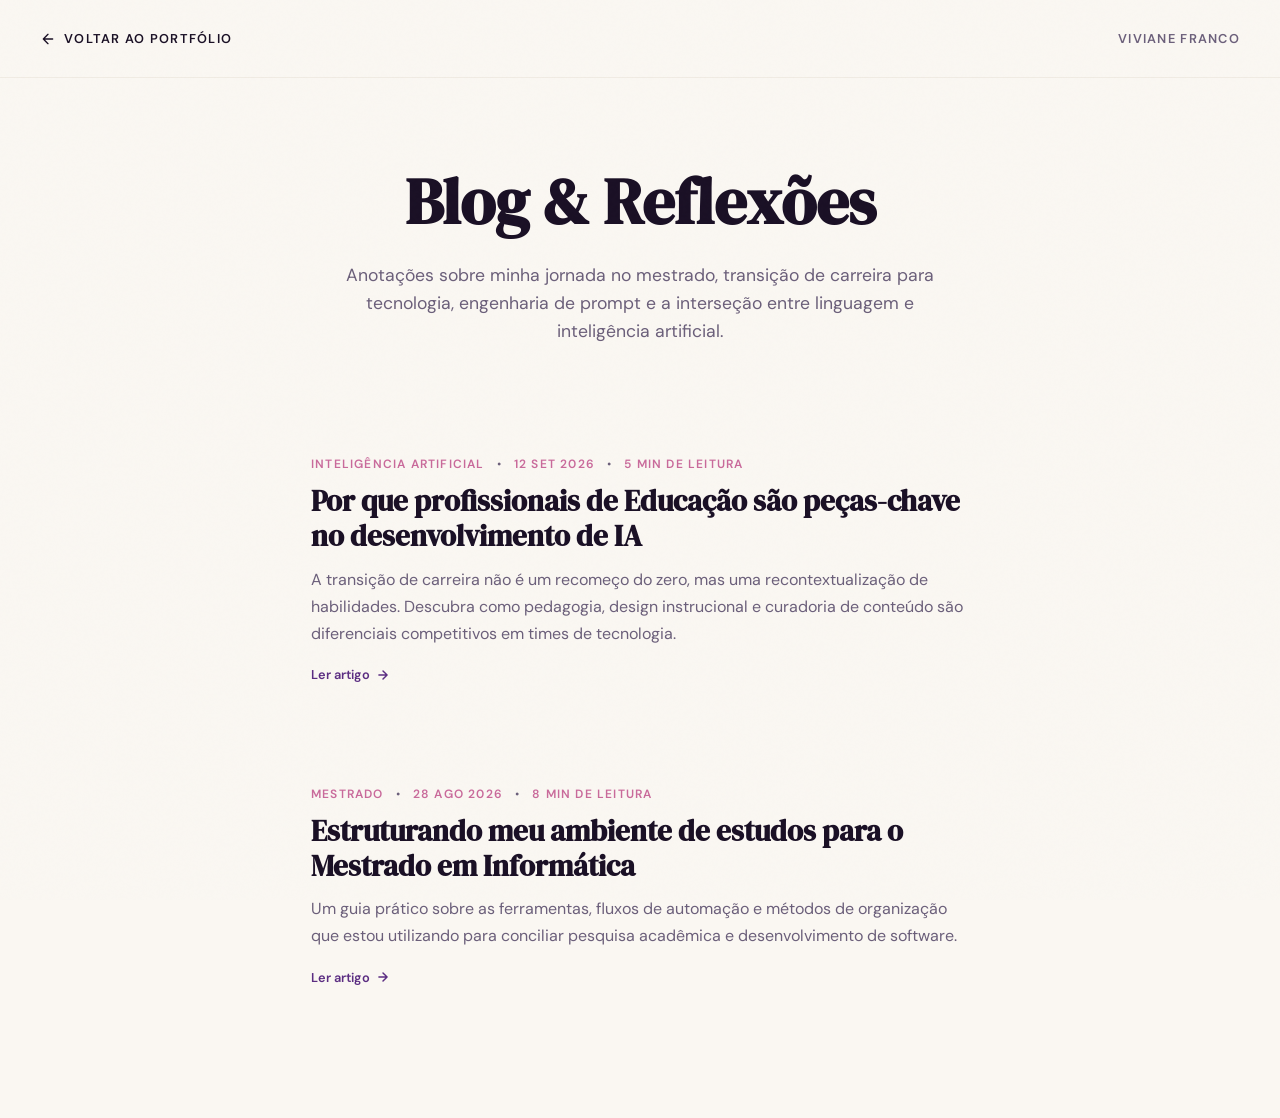
==== commit 360eb340: "Update index.html" ====
--- a/index.html
+++ b/index.html
@@ -3,928 +3,65 @@
 <head>
     <meta charset="UTF-8">
     <meta name="viewport" content="width=device-width, initial-scale=1.0">
-    <title>Viviane Franco | Produção de Conteúdo com IA</title>
-    <meta name="description" content="Viviane Franco - Especialista em Produção de Conteúdo com IA, engenharia de prompt, curadoria editorial e automação de fluxos com Inteligência Artificial Generativa.">
+    <title>Blog | Viviane Franco</title>
+    <link href="https://fonts.googleapis.com/css2?family=DM+Serif+Display:ital@0;1&family=DM+Sans:opsz,wght@9..40,300;9..40,400;9..40,500;9..40,600&display=swap" rel="stylesheet">
+    <style>
+        :root { --ink: #1a1025; --cream: #faf7f2; --mist: #f0ebe3; --plum: #5b2d82; --violet: #7c3db8; --rose: #c96a9b; --gold: #d4a853; --text-soft: #6b5f7a; }
+        * { margin: 0; padding: 0; box-sizing: border-box; }
+        ::selection { background: var(--rose); color: white; }
+        body { font-family: 'DM Sans', sans-serif; background: var(--cream); color: var(--ink); overflow-x: hidden; }
+        body::before { content: ''; position: fixed; inset: 0; background-image: url("data:image/svg+xml,%3Csvg viewBox='0 0 256 256' xmlns='http://www.w3.org/2000/svg'%3E%3Cfilter id='noise'%3E%3CfeTurbulence type='fractalNoise' baseFrequency='0.9' numOctaves='4' stitchTiles='stitch'/%3E%3C/filter%3E%3Crect width='100%25' height='100%25' filter='url(%23noise)' opacity='0.03'/%3E%3C/svg%3E"); pointer-events: none; z-index: 1000; opacity: 0.4; }
+        
+        .top-bar { padding: 30px 40px; display: flex; justify-content: space-between; align-items: center; border-bottom: 1px solid var(--mist); }
+        .top-bar a { text-decoration: none; color: var(--ink); font-size: 0.8rem; font-weight: 600; letter-spacing: 0.1em; text-transform: uppercase; display: flex; align-items: center; gap: 8px; transition: color 0.3s; }
+        .top-bar a:hover { color: var(--plum); }
+        
+        .blog-header { max-width: 800px; margin: 80px auto 40px; padding: 0 40px; text-align: center; }
+        .blog-header h1 { font-family: 'DM Serif Display', serif; font-size: clamp(2.5rem, 5vw, 4rem); color: var(--ink); margin-bottom: 16px; }
+        .blog-header p { color: var(--text-soft); font-size: 1.1rem; line-height: 1.6; max-width: 600px; margin: 0 auto; }
 
-    <link href="https://fonts.googleapis.com/css2?family=DM+Serif+Display:ital@0;1&family=DM+Sans:opsz,wght@9..40,300;9..40,400;9..40,500;9..40,600&display=swap" rel="stylesheet">
-
-    <style>
-        :root {
-            --ink: #1a1025;
-            --cream: #faf7f2;
-            --mist: #f0ebe3;
-            --plum: #5b2d82;
-            --violet: #7c3db8;
-            --rose: #c96a9b;
-            --gold: #d4a853;
-            --text-soft: #6b5f7a;
-        }
-
-        * { margin: 0; padding: 0; box-sizing: border-box; }
-        html { scroll-behavior: smooth; }
-
-        body {
-            font-family: 'DM Sans', sans-serif;
-            background: var(--cream);
-            color: var(--ink);
-            overflow-x: hidden;
-        }
-
-        /* ── NOISE TEXTURE ── */
-        body::before {
-            content: '';
-            position: fixed;
-            inset: 0;
-            background-image: url("data:image/svg+xml,%3Csvg viewBox='0 0 256 256' xmlns='http://www.w3.org/2000/svg'%3E%3Cfilter id='noise'%3E%3CfeTurbulence type='fractalNoise' baseFrequency='0.9' numOctaves='4' stitchTiles='stitch'/%3E%3C/filter%3E%3Crect width='100%25' height='100%25' filter='url(%23noise)' opacity='0.03'/%3E%3C/svg%3E");
-            pointer-events: none;
-            z-index: 1000;
-            opacity: 0.4;
-        }
-
-        /* ── HEADER ── */
-        header {
-            min-height: 100vh;
-            display: grid;
-            grid-template-columns: 1fr 1fr;
-            position: relative;
-            overflow: hidden;
-        }
-
-        .header-left {
-            background: var(--ink);
-            display: flex;
-            flex-direction: column;
-            justify-content: flex-end;
-            padding: 60px 50px 70px;
-            position: relative;
-            z-index: 2;
-        }
-
-        .header-left::after {
-            content: '';
-            position: absolute;
-            top: 0; right: -1px; bottom: 0;
-            width: 80px;
-            background: var(--ink);
-            clip-path: polygon(0 0, 30% 0, 100% 100%, 0 100%);
-            z-index: 3;
-        }
-
-        .header-right {
-            background: var(--plum);
-            position: relative;
-            overflow: hidden;
-            display: flex;
-            align-items: center;
-            justify-content: center;
-        }
-
-        .header-right::before {
-            content: '';
-            position: absolute;
-            width: 600px;
-            height: 600px;
-            border-radius: 50%;
-            background: radial-gradient(circle, rgba(196,106,155,0.3) 0%, transparent 70%);
-            top: -100px;
-            right: -100px;
-            pointer-events: none;
-        }
-
-        .header-right::after {
-            content: '';
-            position: absolute;
-            width: 400px;
-            height: 400px;
-            border-radius: 50%;
-            background: radial-gradient(circle, rgba(212,168,83,0.15) 0%, transparent 70%);
-            bottom: 50px;
-            left: 0;
-            pointer-events: none;
-        }
-
-        /* ── PROFILE PHOTO SYSTEM (REDONDO) ── */
-        .profile-container {
-            position: relative;
-            z-index: 2;
-            display: flex;
-            flex-direction: column;
-            align-items: center;
-            justify-content: center;
-            padding: 50px 40px;
-            flex-shrink: 0;
-            animation: profileIn 1s ease 0.35s both;
-        }
-
-        @keyframes profileIn {
-            from { opacity: 0; transform: translateY(20px); }
-            to   { opacity: 1; transform: translateY(0); }
-        }
-
-        /*
-         * Anel ESTÁTICO — gradiente fixo sem rotação de cores.
-         * Mantém o brilho luminoso nas bordas, mas sem animação.
-         */
-        .profile-ring {
-            position: relative;
-            width: 260px;
-            height: 260px;
-            border-radius: 50%;
-            padding: 4px;
-
-            /* Gradiente estático rose → gold → violet */
-            background: linear-gradient(135deg, var(--rose), var(--gold), var(--violet));
-
-            /* Brilho externo difuso fixo */
-            box-shadow:
-                0 0 28px rgba(201, 106, 155, 0.5),
-                0 0 65px rgba(124, 61, 184, 0.3),
-                0 0 110px rgba(212, 168, 83, 0.15);
-        }
-
-        /* Círculo interno — corte redondo automático da foto */
-        .profile-ring-inner {
-            width: 100%;
-            height: 100%;
-            border-radius: 50%;
-            overflow: hidden;
-            background: var(--plum);
-            position: relative;
-            box-shadow: inset 0 0 20px rgba(0, 0, 0, 0.4);
-        }
-
-        /* A foto: sempre redonda, cropada automaticamente, sem distorção */
-        .profile-img {
-            width: 100%;
-            height: 100%;
-            display: block;
-            object-fit: cover;
-            object-position: center top;
-            border-radius: 50%;
-            filter: contrast(1.04) saturate(1.05);
-            transition: transform 0.5s ease;
-        }
-
-        .profile-ring:hover .profile-img {
-            transform: scale(1.04);
-        }
-
-        /* Reflexo de luz suave no topo-esquerdo */
-        .profile-ring-inner::after {
-            content: '';
-            position: absolute;
-            inset: 0;
-            border-radius: 50%;
-            background: radial-gradient(
-                circle at 32% 28%,
-                rgba(255, 255, 255, 0.12) 0%,
-                transparent 55%
-            );
-            pointer-events: none;
-            z-index: 2;
-        }
-
-        /* Fallback com iniciais — visível se a imagem falhar */
-        .profile-fallback {
-            display: none;
-            width: 100%;
-            height: 100%;
-            border-radius: 50%;
-            background: linear-gradient(135deg, var(--violet) 0%, var(--rose) 100%);
-            align-items: center;
-            justify-content: center;
-            position: relative;
-        }
-
-        .profile-fallback::before {
-            content: '';
-            position: absolute;
-            inset: 0;
-            border-radius: 50%;
-            background: radial-gradient(circle at 35% 35%, rgba(255,255,255,0.2), transparent 60%);
-        }
-
-        .profile-fallback-initials {
-            font-family: 'DM Serif Display', serif;
-            font-size: 5rem;
-            color: white;
-            letter-spacing: -2px;
-            position: relative;
-            z-index: 1;
-        }
-
-        /* Sombra projetada abaixo do círculo */
-        .profile-shadow {
-            width: 200px;
-            height: 24px;
-            border-radius: 50%;
-            background: radial-gradient(ellipse, rgba(0,0,0,0.45) 0%, transparent 70%);
-            margin-top: 18px;
-            filter: blur(8px);
-        }
-
-        /* ── DECORATIVE CIRCLES ── */
-        .deco-circle {
-            position: absolute;
-            border-radius: 50%;
-            border: 1px solid rgba(255,255,255,0.12);
-            pointer-events: none;
-        }
-
-        .deco-1 { width: 200px; height: 200px; top: 40px; right: 40px; }
-        .deco-2 { width: 120px; height: 120px; top: 80px; right: 80px; }
-        .deco-3 { width: 60px; height: 60px; top: 110px; right: 110px; border-color: var(--gold); opacity: 0.4; }
-
-        /* ── HEADER TEXT ── */
-        .eyebrow {
-            font-size: 0.7rem;
-            font-weight: 600;
-            letter-spacing: 0.25em;
-            text-transform: uppercase;
-            color: var(--rose);
-            margin-bottom: 20px;
-        }
-
-        .header-name {
-            font-family: 'DM Serif Display', serif;
-            font-size: clamp(3rem, 5vw, 5rem);
-            color: white;
-            line-height: 1;
-            margin-bottom: 30px;
-        }
-
-        .header-name em {
-            font-style: italic;
-            color: var(--gold);
-        }
-
-        .header-tagline {
-            color: rgba(255,255,255,0.55);
-            font-size: 0.95rem;
-            font-weight: 300;
-            line-height: 1.75;
-            max-width: 360px;
-            margin-bottom: 18px;
-        }
-
-        .header-tagline:last-of-type { margin-bottom: 40px; }
-
-        .header-tagline strong {
-            color: rgba(255,255,255,0.85);
-            font-weight: 500;
-        }
-
-        .social-links {
-            display: flex;
-            gap: 12px;
-            flex-wrap: wrap;
-        }
-
-        .social-links a {
-            display: flex;
-            align-items: center;
-            gap: 8px;
-            color: rgba(255,255,255,0.5);
-            text-decoration: none;
-            font-size: 0.78rem;
-            letter-spacing: 0.1em;
-            text-transform: uppercase;
-            border: 1px solid rgba(255,255,255,0.15);
-            padding: 10px 18px;
-            border-radius: 100px;
-            transition: all 0.3s ease;
-        }
-
-        .social-links a:hover {
-            color: white;
-            border-color: var(--rose);
-            background: rgba(201,106,155,0.12);
-        }
-
-        /* Scroll hint */
-        .scroll-hint {
-            position: absolute;
-            bottom: 30px;
-            right: 50px;
-            color: rgba(255,255,255,0.3);
-            font-size: 0.68rem;
-            letter-spacing: 0.2em;
-            text-transform: uppercase;
-            writing-mode: vertical-rl;
-            display: flex;
-            align-items: center;
-            gap: 10px;
-            z-index: 10;
-        }
-
-        .scroll-hint::after {
-            content: '';
-            width: 1px;
-            height: 50px;
-            background: linear-gradient(to bottom, rgba(255,255,255,0.3), transparent);
-            animation: scrollLine 1.5s ease-in-out infinite;
-        }
-
-        @keyframes scrollLine {
-            0%, 100% { opacity: 0.3; }
-            50% { opacity: 1; }
-        }
-
-        /* ── ANIMATIONS (header text) ── */
-        @keyframes fadeUp {
-            from { opacity: 0; transform: translateY(30px); }
-            to { opacity: 1; transform: translateY(0); }
-        }
-
-        .header-left > * {
-            animation: fadeUp 0.8s ease forwards;
-            opacity: 0;
-        }
-
-        .eyebrow        { animation-delay: 0.1s; }
-        .header-name    { animation-delay: 0.25s; }
-        .header-tagline { animation-delay: 0.4s; }
-        .social-links   { animation-delay: 0.55s; }
-
-        /* ── MAIN CONTENT ── */
-        main {
-            max-width: 1100px;
-            margin: 0 auto;
-            padding: 100px 40px;
-        }
-
-        .section-label {
-            font-size: 0.68rem;
-            font-weight: 600;
-            letter-spacing: 0.25em;
-            text-transform: uppercase;
-            color: var(--rose);
-            margin-bottom: 12px;
-            display: flex;
-            align-items: center;
-            gap: 12px;
-        }
-
-        .section-label::before {
-            content: '';
-            width: 30px;
-            height: 1px;
-            background: var(--rose);
-        }
-
-        .section-title {
-            font-family: 'DM Serif Display', serif;
-            font-size: clamp(2rem, 3.5vw, 3rem);
-            color: var(--ink);
-            margin-bottom: 40px;
-            line-height: 1.15;
-        }
-
-        .section-title em {
-            font-style: italic;
-            color: var(--plum);
-        }
-
-        section { margin-bottom: 110px; }
-
-        /* ── SOBRE ── */
-        .sobre-grid {
-            display: grid;
-            grid-template-columns: 3fr 2fr;
-            gap: 80px;
-            align-items: start;
-        }
-
-        .sobre-text p {
-            color: var(--text-soft);
-            font-size: 1.05rem;
-            line-height: 1.85;
-            margin-bottom: 20px;
-        }
-
-        .sobre-text p strong {
-            color: var(--ink);
-            font-weight: 500;
-        }
-
-        .sobre-sidebar { padding-top: 20px; }
-
-        .stat-item {
-            padding: 28px 0;
-            border-bottom: 1px solid var(--mist);
-        }
-
-        .stat-number {
-            font-family: 'DM Serif Display', serif;
-            font-size: 2.8rem;
-            color: var(--plum);
-            line-height: 1;
-        }
-
-        .stat-label {
-            font-size: 0.8rem;
-            color: var(--text-soft);
-            margin-top: 4px;
-            text-transform: uppercase;
-            letter-spacing: 0.1em;
-        }
-
-        /* ── PROCESSO ── */
-        .process-grid {
-            display: grid;
-            grid-template-columns: repeat(5, 1fr);
-            gap: 0;
-            border: 1px solid var(--mist);
-            border-radius: 16px;
-            overflow: hidden;
-        }
-
-        .process-step {
-            padding: 35px 25px;
-            background: white;
-            transition: background 0.3s;
-        }
-
-        .process-step:not(:last-child) { border-right: 1px solid var(--mist); }
-
-        .process-step:hover { background: var(--ink); }
-
-        .process-step:hover .step-num,
-        .process-step:hover .step-title,
-        .process-step:hover .step-desc { color: rgba(255,255,255,0.8); }
-
-        .process-step:hover .step-num { color: var(--gold); }
-
-        .step-num {
-            font-family: 'DM Serif Display', serif;
-            font-size: 2.5rem;
-            color: var(--mist);
-            line-height: 1;
-            margin-bottom: 20px;
-            transition: color 0.3s;
-        }
-
-        .step-title {
-            font-size: 0.85rem;
-            font-weight: 600;
-            text-transform: uppercase;
-            letter-spacing: 0.08em;
-            color: var(--ink);
-            margin-bottom: 10px;
-            transition: color 0.3s;
-        }
-
-        .step-desc {
-            font-size: 0.8rem;
-            color: var(--text-soft);
-            line-height: 1.6;
-            transition: color 0.3s;
-        }
-
-        /* ── COMPETÊNCIAS ── */
-        .skills-grid {
-            display: grid;
-            grid-template-columns: repeat(auto-fill, minmax(200px, 1fr));
-            gap: 12px;
-        }
-
-        .skill-tag {
-            background: white;
-            border: 1px solid var(--mist);
-            padding: 16px 20px;
-            border-radius: 10px;
-            font-size: 0.88rem;
-            color: var(--ink);
-            display: flex;
-            align-items: center;
-            gap: 10px;
-            transition: all 0.25s;
-            cursor: default;
-        }
-
-        .skill-tag::before {
-            content: '';
-            width: 6px;
-            height: 6px;
-            border-radius: 50%;
-            background: var(--rose);
-            flex-shrink: 0;
-        }
-
-        .skill-tag:hover {
-            border-color: var(--plum);
-            color: var(--plum);
-            transform: translateY(-2px);
-            box-shadow: 0 8px 20px rgba(91,45,130,0.08);
-        }
-
-        /* ── PROJETOS ── */
-        .projects-list { display: flex; flex-direction: column; gap: 10px; }
-
-        /*
-         * Card de projeto — indicadores de clicabilidade:
-         * • borda esquerda fina sempre visível (fio plum apagado)
-         * • badge "Ver projeto →" sempre visível (canto direito)
-         * • cursor pointer explícito
-         * • hover: borda plena + deslocamento + sombra
-         */
-        .project-item {
-            display: grid;
-            grid-template-columns: auto 1fr auto;
-            align-items: center;
-            gap: 30px;
-            padding: 32px 36px;
-            background: white;
-            border-radius: 12px;
-            text-decoration: none;
-            color: var(--ink);
-            transition: all 0.3s ease;
-            border: 1px solid var(--mist);
-            border-left: 3px solid rgba(91,45,130,0.2);
-            cursor: pointer;
-        }
-
-        .project-item:hover {
-            border-color: var(--plum);
-            border-left-color: var(--plum);
-            transform: translateX(6px);
-            box-shadow: -4px 0 0 var(--plum), 0 12px 35px rgba(91,45,130,0.08);
-        }
-
-        .project-num {
-            font-family: 'DM Serif Display', serif;
-            font-size: 1.2rem;
-            color: var(--mist);
-            min-width: 40px;
-            transition: color 0.3s;
-        }
-
-        .project-item:hover .project-num { color: var(--plum); }
-
-        .project-title {
-            font-size: 1.05rem;
-            font-weight: 600;
-            margin-bottom: 6px;
-        }
-
-        .project-desc {
-            font-size: 0.88rem;
-            color: var(--text-soft);
-            line-height: 1.55;
-        }
-
-        /* Badge "Ver projeto" — sempre visível */
-        .project-cta {
-            display: flex;
-            align-items: center;
-            gap: 7px;
-            font-size: 0.75rem;
-            font-weight: 600;
-            letter-spacing: 0.08em;
-            text-transform: uppercase;
-            color: var(--text-soft);
-            background: var(--mist);
-            padding: 8px 14px;
-            border-radius: 100px;
-            white-space: nowrap;
-            flex-shrink: 0;
-            transition: all 0.3s ease;
-        }
-
-        .project-cta svg {
-            transition: transform 0.3s ease;
-        }
-
-        .project-item:hover .project-cta {
-            background: var(--plum);
-            color: white;
-        }
-
-        .project-item:hover .project-cta svg {
-            transform: translateX(3px);
-        }
-
-        /* ── FOOTER ── */
-        footer {
-            background: var(--ink);
-            padding: 70px 40px;
-            text-align: center;
-            position: relative;
-            overflow: hidden;
-        }
-
-        footer::before {
-            content: 'VF';
-            position: absolute;
-            font-family: 'DM Serif Display', serif;
-            font-size: 20rem;
-            color: rgba(255,255,255,0.02);
-            left: 50%;
-            top: 50%;
-            transform: translate(-50%, -50%);
-            user-select: none;
-            pointer-events: none;
-        }
-
-        .footer-title {
-            font-family: 'DM Serif Display', serif;
-            font-size: clamp(1.8rem, 4vw, 3rem);
-            color: white;
-            margin-bottom: 16px;
-        }
-
-        .footer-sub {
-            color: rgba(255,255,255,0.4);
-            font-size: 0.9rem;
-            margin-bottom: 40px;
-        }
-
-        .contact-btn {
-            display: inline-block;
-            padding: 16px 40px;
-            background: var(--rose);
-            color: white;
-            text-decoration: none;
-            border-radius: 100px;
-            font-size: 0.9rem;
-            font-weight: 500;
-            letter-spacing: 0.05em;
-            transition: all 0.3s;
-        }
-
-        .contact-btn:hover {
-            background: var(--gold);
-            color: var(--ink);
-            transform: translateY(-2px);
-            box-shadow: 0 12px 30px rgba(212,168,83,0.3);
-        }
-
-        .footer-copy {
-            margin-top: 60px;
-            color: rgba(255,255,255,0.2);
-            font-size: 0.78rem;
-            letter-spacing: 0.1em;
-        }
-
-        /* ── RESPONSIVE ── */
-        @media (max-width: 900px) {
-            header { grid-template-columns: 1fr; min-height: auto; }
-
-            .header-left { padding: 80px 30px 60px; order: 2; }
-            .header-left::after { display: none; }
-
-            .header-right { order: 1; min-height: 340px; }
-
-            .profile-ring   { width: 200px; height: 200px; }
-            .profile-shadow { width: 150px; }
-
-            .sobre-grid { grid-template-columns: 1fr; gap: 40px; }
-
-            .process-grid { grid-template-columns: 1fr 1fr; }
-            .process-step:nth-child(2) { border-right: none; }
-            .process-step:not(:last-child) { border-bottom: 1px solid var(--mist); }
-
-            main { padding: 70px 25px; }
-        }
-
-        @media (max-width: 600px) {
-            .process-grid { grid-template-columns: 1fr; }
-            .process-step:not(:last-child) { border-right: none; }
-
-            .project-item {
-                grid-template-columns: 1fr auto;
-                gap: 16px;
-                padding: 22px 18px;
-            }
-
-            .project-num { display: none; }
-
-            /* No mobile só o ícone, sem texto */
-            .project-cta span { display: none; }
-            .project-cta { padding: 8px 10px; }
-
-            .profile-ring   { width: 160px; height: 160px; }
-            .profile-shadow { width: 120px; }
-        }
+        .blog-list { max-width: 800px; margin: 0 auto; padding: 40px 40px 100px; display: flex; flex-direction: column; gap: 40px; }
+        .article-card { text-decoration: none; color: inherit; display: block; padding: 30px; border-radius: 12px; border: 1px solid transparent; transition: all 0.3s ease; }
+        .article-card:hover { background: white; border-color: var(--mist); transform: translateY(-4px); box-shadow: 0 12px 30px rgba(91,45,130,0.06); }
+        .article-meta { font-size: 0.75rem; font-weight: 600; letter-spacing: 0.1em; text-transform: uppercase; color: var(--rose); margin-bottom: 12px; display: flex; gap: 12px; }
+        .article-meta span { color: var(--text-soft); font-weight: 400; }
+        .article-title { font-family: 'DM Serif Display', serif; font-size: 1.8rem; color: var(--ink); margin-bottom: 12px; line-height: 1.2; }
+        .article-excerpt { color: var(--text-soft); font-size: 1rem; line-height: 1.7; margin-bottom: 16px; }
+        .read-more { font-size: 0.8rem; font-weight: 600; color: var(--plum); display: inline-flex; align-items: center; gap: 6px; }
+        .read-more svg { transition: transform 0.3s; }
+        .article-card:hover .read-more svg { transform: translateX(4px); }
     </style>
 </head>
 <body>
-
-<!-- ── HEADER ── -->
-<header>
-    <div class="header-left">
-        <p class="eyebrow">Portfólio 2026</p>
-        <h1 class="header-name">Viviane<br><em>Franco</em></h1>
-        <p class="header-tagline">
-            <strong>Especialista em produção de conteúdo com IA</strong> — engenharia de prompt, curadoria e automação de fluxos com Inteligência Artificial Generativa.
-        </p>
-        <p class="header-tagline">
-            <strong>Formada em Letras e com pós-graduação em Liderança e Inovação pela FGV</strong>, construo soluções de IA em diversos contextos. Minha experiência como designer instrucional engloba elaboração, edição, validação e adaptação de conteúdo, em diversos formatos e para diferentes públicos.
-        </p>
-        <div class="social-links">
-            <a href="SEU_LINK_GITHUB" aria-label="GitHub">
-                <svg width="14" height="14" viewBox="0 0 24 24" fill="currentColor" aria-hidden="true"><path d="M12 0c-6.626 0-12 5.373-12 12 0 5.302 3.438 9.8 8.207 11.387.599.111.793-.261.793-.577v-2.234c-3.338.726-4.033-1.416-4.033-1.416-.546-1.387-1.333-1.756-1.333-1.756-1.089-.745.083-.729.083-.729 1.205.084 1.839 1.237 1.839 1.237 1.07 1.834 2.807 1.304 3.492.997.107-.775.418-1.305.762-1.604-2.665-.305-5.467-1.334-5.467-5.931 0-1.311.469-2.381 1.236-3.221-.124-.303-.535-1.524.117-3.176 0 0 1.008-.322 3.301 1.23.957-.266 1.983-.399 3.003-.404 1.02.005 2.047.138 3.006.404 2.291-1.552 3.297-1.23 3.297-1.23.653 1.653.242 2.874.118 3.176.77.84 1.235 1.911 1.235 3.221 0 4.609-2.807 5.624-5.479 5.921.43.372.823 1.102.823 2.222v3.293c0 .319.192.694.801.576 4.765-1.589 8.199-6.086 8.199-11.386 0-6.627-5.373-12-12-12z"/></svg>
-                GitHub
-            </a>
-            <a href="SEU_LINK_LINKEDIN" aria-label="LinkedIn">
-                <svg width="14" height="14" viewBox="0 0 24 24" fill="currentColor" aria-hidden="true"><path d="M20.447 20.452h-3.554v-5.569c0-1.328-.027-3.037-1.852-3.037-1.853 0-2.136 1.445-2.136 2.939v5.667H9.351V9h3.414v1.561h.046c.477-.9 1.637-1.85 3.37-1.85 3.601 0 4.267 2.37 4.267 5.455v6.286zM5.337 7.433c-1.144 0-2.063-.926-2.063-2.065 0-1.138.92-2.063 2.063-2.063 1.14 0 2.064.925 2.064 2.063 0 1.139-.925 2.065-2.064 2.065zm1.782 13.019H3.555V9h3.564v11.452zM22.225 0H1.771C.792 0 0 .774 0 1.729v20.542C0 23.227.792 24 1.771 24h20.451C23.2 24 24 23.227 24 22.271V1.729C24 .774 23.2 0 22.222 0h.003z"/></svg>
-                LinkedIn
-            </a>
-        </div>
+    <div class="top-bar">
+        <a href="index.html">
+            <svg width="16" height="16" viewBox="0 0 24 24" fill="none" stroke="currentColor" stroke-width="2" stroke-linecap="round" stroke-linejoin="round"><path d="M19 12H5M12 19l-7-7 7-7"/></svg>
+            Voltar ao Portfólio
+        </a>
+        <span style="font-size: 0.8rem; font-weight: 600; letter-spacing: 0.1em; text-transform: uppercase; color: var(--text-soft);">Viviane Franco</span>
     </div>
 
-    <div class="header-right">
-        <div class="deco-circle deco-1"></div>
-        <div class="deco-circle deco-2"></div>
-        <div class="deco-circle deco-3"></div>
-
-        <!--
-        ╔══════════════════════════════════════════════════════╗
-        ║  FOTO DE PERFIL                                      ║
-        ║  • Troque "profile.png" pelo caminho da sua foto    ║
-        ║  • Formatos aceitos: .png, .jpg, .webp              ║
-        ║  • A foto é cortada automaticamente em círculo       ║
-        ║  • Proporção ideal: quadrada (1:1) ou retrato       ║
-        ║    ex: 600×600 px ou 600×800 px                     ║
-        ║  • Se a imagem não carregar, aparecem as iniciais   ║
-        ║    VF automaticamente no lugar da foto               ║
-        ╚══════════════════════════════════════════════════════╝
-        -->
-        <div class="profile-container" id="profileContainer">
-            <div class="profile-ring">
-                <div class="profile-ring-inner">
-                    <img
-                        src="profile.png"
-                        alt="Foto de Viviane Franco"
-                        class="profile-img"
-                        id="profileImg"
-                        onerror="handlePhotoError()"
-                    >
-                    <div class="profile-fallback" id="profileFallback" aria-label="Viviane Franco">
-                        <span class="profile-fallback-initials">VF</span>
-                    </div>
-                </div>
-            </div>
-            <div class="profile-shadow"></div>
-        </div>
+    <div class="blog-header">
+        <h1>Blog & Reflexões</h1>
+        <p>Anotações sobre minha jornada no mestrado, transição de carreira para tecnologia, engenharia de prompt e a interseção entre linguagem e inteligência artificial.</p>
     </div>
 
-    <div class="scroll-hint" aria-hidden="true">scroll</div>
-</header>
+    <div class="blog-list">
+        <!-- Artigo 1 -->
+        <a href="post.html" class="article-card">
+            <div class="article-meta">Inteligência Artificial <span>•</span> 12 Set 2026 <span>•</span> 5 min de leitura</div>
+            <h2 class="article-title">Por que profissionais de Educação são peças-chave no desenvolvimento de IA</h2>
+            <p class="article-excerpt">A transição de carreira não é um recomeço do zero, mas uma recontextualização de habilidades. Descubra como pedagogia, design instrucional e curadoria de conteúdo são diferenciais competitivos em times de tecnologia.</p>
+            <div class="read-more">Ler artigo <svg width="14" height="14" viewBox="0 0 24 24" fill="none" stroke="currentColor" stroke-width="2.5" stroke-linecap="round" stroke-linejoin="round"><path d="M5 12h14M12 5l7 7-7 7"/></svg></div>
+        </a>
 
-<!-- ── MAIN ── -->
-<main>
-
-    <!-- SOBRE -->
-    <section>
-        <div class="section-label">Quem sou</div>
-        <div class="sobre-grid">
-            <div class="sobre-text">
-                <h2 class="section-title">Onde <em>linguagem</em> encontra inteligência</h2>
-                <p>
-                    Sou profissional de linguagens com atuação em <strong>produção, revisão e curadoria de conteúdo</strong>, especializada no uso de Inteligência Artificial Generativa para estruturar e escalar processos editoriais.
-                </p>
-                <p>
-                    Desenvolvo fluxos de trabalho que combinam <strong>engenharia de prompt</strong>, critérios linguísticos e validação humana — garantindo clareza, consistência textual e alinhamento com público-alvo.
-                </p>
-                <p>
-                    Minha atuação integra tecnologia e narrativa, criando sistemas de geração e revisão assistida por IA que mantêm <strong>qualidade, precisão informacional e padronização</strong>.
-                </p>
-                <p>
-                    Trabalho em colaboração com equipes multidisciplinares, incluindo desenvolvedores, designers e gestores de produto, contribuindo para a definição de requisitos, estruturação de prompts, testes de validação e melhoria contínua das soluções.
-                </p>
-                <p>
-                    Gerencio projetos de forma simultânea, combinando metodologias ágeis e ferramentas de gestão reconhecidas, assegurando qualidade, consistência informacional e padronização nos entregáveis.
-                </p>
-            </div>
-            <div class="sobre-sidebar">
-                <div class="stat-item">
-                    <div class="stat-number">12+</div>
-                    <div class="stat-label">Anos na área de linguagens</div>
-                </div>
-                <div class="stat-item">
-                    <div class="stat-number">3</div>
-                    <div class="stat-label">Projetos com IA em produção</div>
-                </div>
-                <div class="stat-item">
-                    <div class="stat-number">7</div>
-                    <div class="stat-label">anos como designer instrucional na FGV</div>
-                </div>
-            </div>
-        </div>
-    </section>
-
-    <!-- PROCESSO -->
-    <section>
-        <div class="section-label">Método</div>
-        <h2 class="section-title">Como estruturo <em>produção com IA</em></h2>
-        <div class="process-grid">
-            <div class="process-step">
-                <div class="step-num">01</div>
-                <div class="step-title">Planejamento</div>
-                <div class="step-desc">Definição de parâmetros editoriais e objetivos estratégicos</div>
-            </div>
-            <div class="process-step">
-                <div class="step-num">02</div>
-                <div class="step-title">Geração</div>
-                <div class="step-desc">Prompts otimizados com controle preciso de variáveis</div>
-            </div>
-            <div class="process-step">
-                <div class="step-num">03</div>
-                <div class="step-title">Curadoria</div>
-                <div class="step-desc">Validação crítica linguística e verificação factual</div>
-            </div>
-            <div class="process-step">
-                <div class="step-num">04</div>
-                <div class="step-title">Padronização</div>
-                <div class="step-desc">Alinhamento com diretrizes e tom institucional</div>
-            </div>
-            <div class="process-step">
-                <div class="step-num">05</div>
-                <div class="step-title">Refinamento</div>
-                <div class="step-desc">Ajustes contínuos com base em testes e feedback</div>
-            </div>
-        </div>
-    </section>
-
-    <!-- COMPETÊNCIAS -->
-    <section>
-        <div class="section-label">Habilidades</div>
-        <h2 class="section-title"><em>Competências</em> técnicas</h2>
-        <div class="skills-grid">
-            <div class="skill-tag">Produção de conteúdo com IA</div>
-            <div class="skill-tag">Engenharia de prompt</div>
-            <div class="skill-tag">Curadoria e validação</div>
-            <div class="skill-tag">Revisão linguística</div>
-            <div class="skill-tag">Automação de fluxos editoriais</div>
-            <div class="skill-tag">Python &amp; APIs</div>
-            <div class="skill-tag">Análise crítica de LLMs</div>
-            <div class="skill-tag">Runway, Sora, MidJourney e similares</div>
-            <div class="skill-tag">Gestão ágil de projetos</div>
-        </div>
-    </section>
-
-    <!-- PROJETOS -->
-    <section>
-        <div class="section-label">Trabalhos</div>
-        <h2 class="section-title">Projetos <em>em destaque</em></h2>
-        <div class="projects-list">
-
-            <a href="projeto1.html" class="project-item">
-                <div class="project-num">01</div>
-                <div>
-                    <div class="project-title">Sistema de geração e revisão de texto com IA</div>
-                    <div class="project-desc">Fluxo automatizado para produção com critérios linguísticos e validação humana, integrando LLMs via API.</div>
-                </div>
-                <div class="project-cta">
-                    <span>Ver projeto</span>
-                    <svg width="13" height="13" viewBox="0 0 24 24" fill="none" stroke="currentColor" stroke-width="2.5" stroke-linecap="round" stroke-linejoin="round" aria-hidden="true"><path d="M5 12h14M12 5l7 7-7 7"/></svg>
-                </div>
-            </a>
-
-            <a href="projeto2.html" class="project-item">
-                <div class="project-num">02</div>
-                <div>
-                    <div class="project-title">Transformador de transcrições de videoaulas em outros formatos de conteúdo</div>
-                    <div class="project-desc">Aplicação baseada em IA para adaptação de transcrições em diversos formatos de conteúdo.</div>
-                </div>
-                <div class="project-cta">
-                    <span>Ver projeto</span>
-                    <svg width="13" height="13" viewBox="0 0 24 24" fill="none" stroke="currentColor" stroke-width="2.5" stroke-linecap="round" stroke-linejoin="round" aria-hidden="true"><path d="M5 12h14M12 5l7 7-7 7"/></svg>
-                </div>
-            </a>
-
-            <a href="projeto3.html" class="project-item">
-                <div class="project-num">03</div>
-                <div>
-                    <div class="project-title">Gerador de questões múltipla-escolha para MBA e pós-graduação</div>
-                    <div class="project-desc">Sistema baseado em IA, via API, para geração de questões em larga escala, com validação de especialistas.</div>
-                </div>
-                <div class="project-cta">
-                    <span>Ver projeto</span>
-                    <svg width="13" height="13" viewBox="0 0 24 24" fill="none" stroke="currentColor" stroke-width="2.5" stroke-linecap="round" stroke-linejoin="round" aria-hidden="true"><path d="M5 12h14M12 5l7 7-7 7"/></svg>
-                </div>
-            </a>
-
-        </div>
-    </section>
-
-</main>
-
-<!-- ── FOOTER ── -->
-<footer>
-    <p class="footer-title">Vamos conversar?</p>
-    <p class="footer-sub">Aberta a colaborações, projetos e oportunidades.</p>
-    <a href="mailto:vivianefrancodasilva@gmail.com" class="contact-btn">Entre em Contato</a>
-    <p class="footer-copy">© 2026 Viviane Franco — Todos os direitos reservados</p>
-</footer>
-
-<script>
-    function handlePhotoError() {
-        document.getElementById('profileImg').style.display = 'none';
-        document.getElementById('profileFallback').style.display = 'flex';
-    }
-</script>
-
+        <!-- Artigo 2 -->
+        <a href="post.html" class="article-card">
+            <div class="article-meta">Mestrado <span>•</span> 28 Ago 2026 <span>•</span> 8 min de leitura</div>
+            <h2 class="article-title">Estruturando meu ambiente de estudos para o Mestrado em Informática</h2>
+            <p class="article-excerpt">Um guia prático sobre as ferramentas, fluxos de automação e métodos de organização que estou utilizando para conciliar pesquisa acadêmica e desenvolvimento de software.</p>
+            <div class="read-more">Ler artigo <svg width="14" height="14" viewBox="0 0 24 24" fill="none" stroke="currentColor" stroke-width="2.5" stroke-linecap="round" stroke-linejoin="round"><path d="M5 12h14M12 5l7 7-7 7"/></svg></div>
+        </a>
+    </div>
 </body>
 </html>
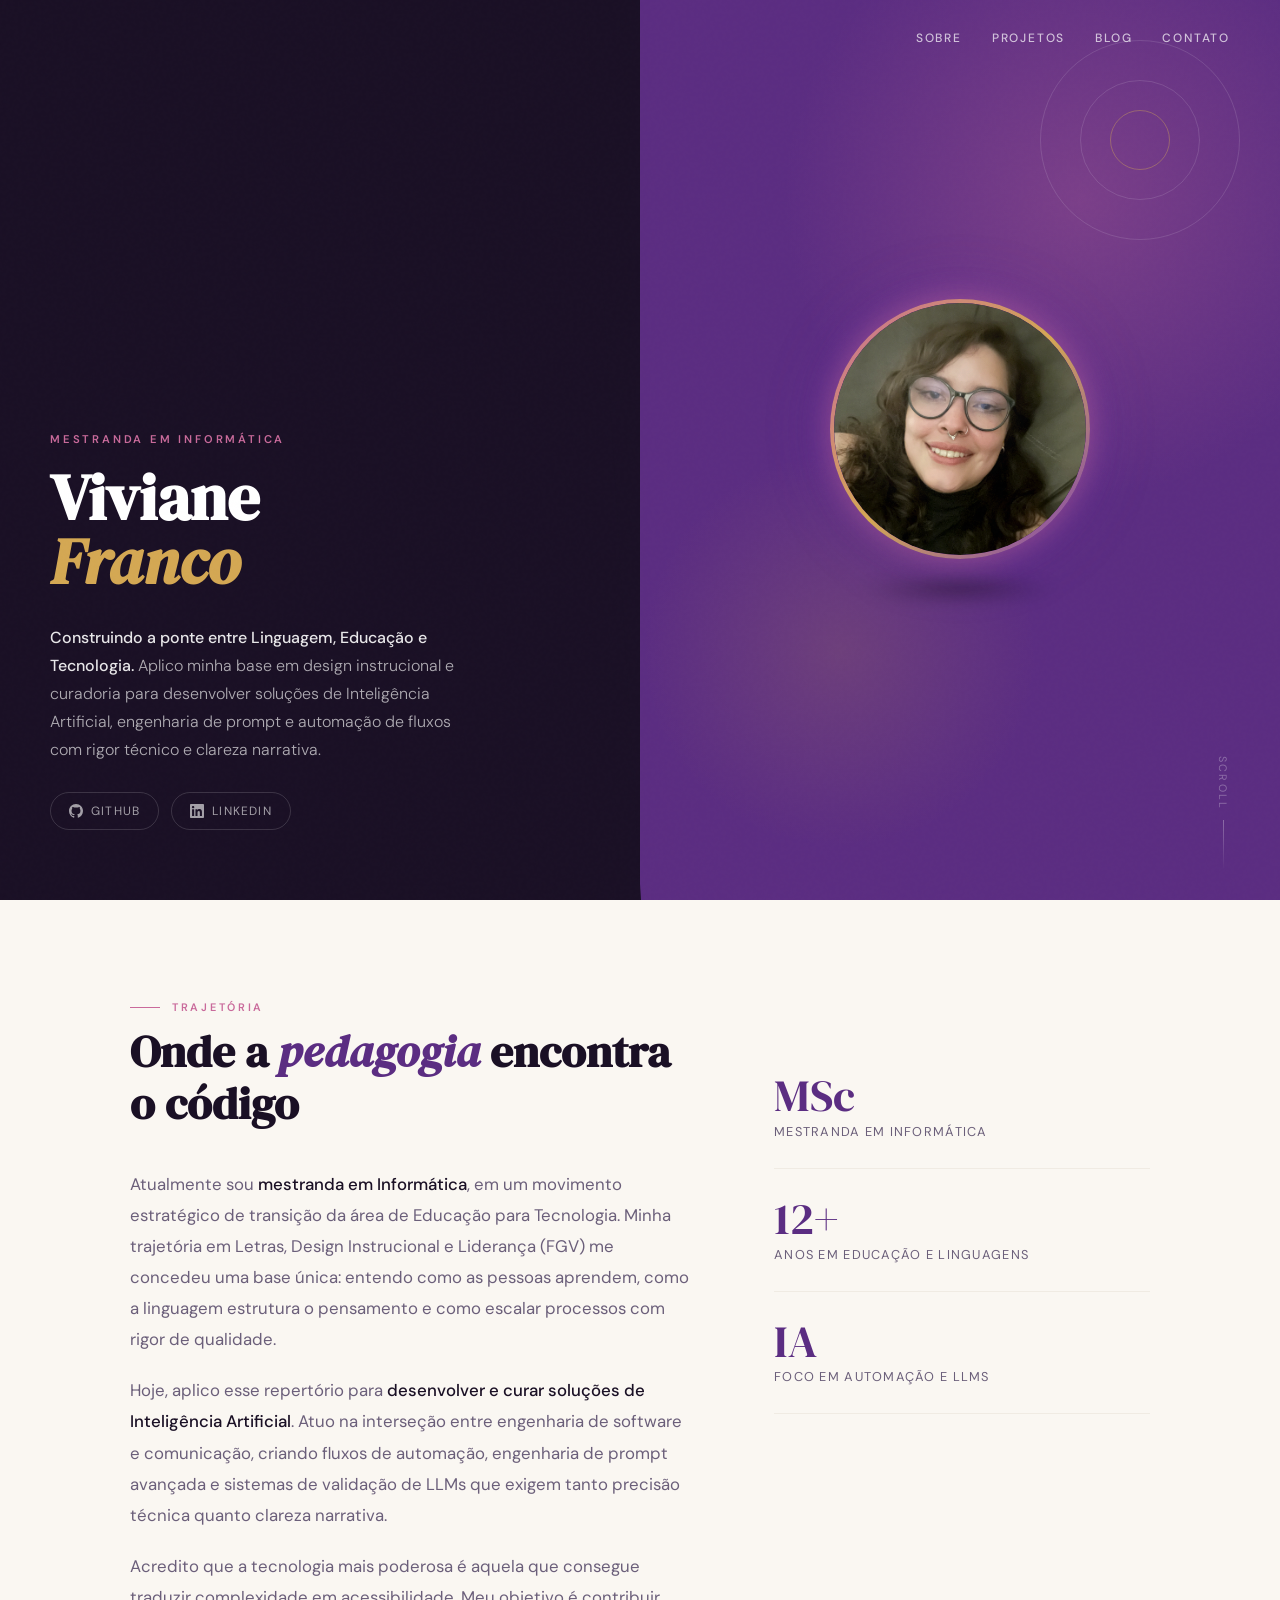
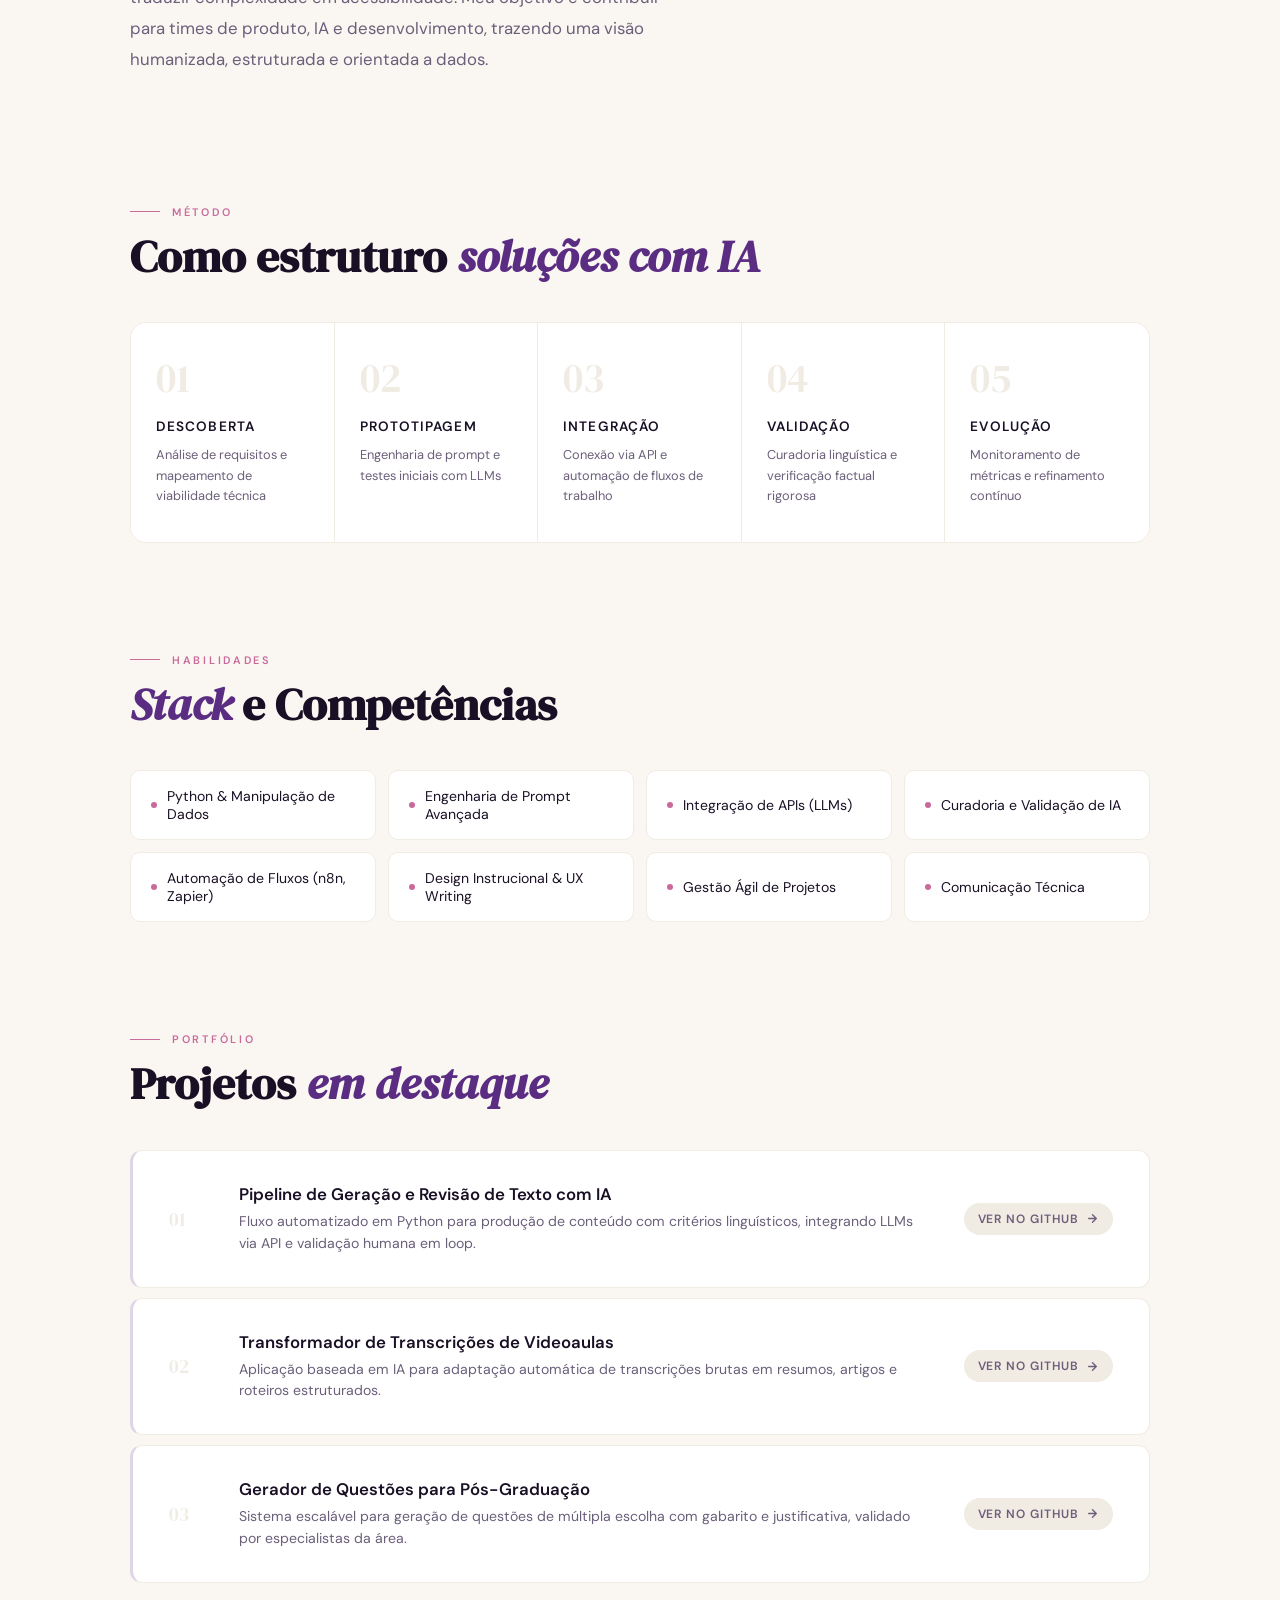
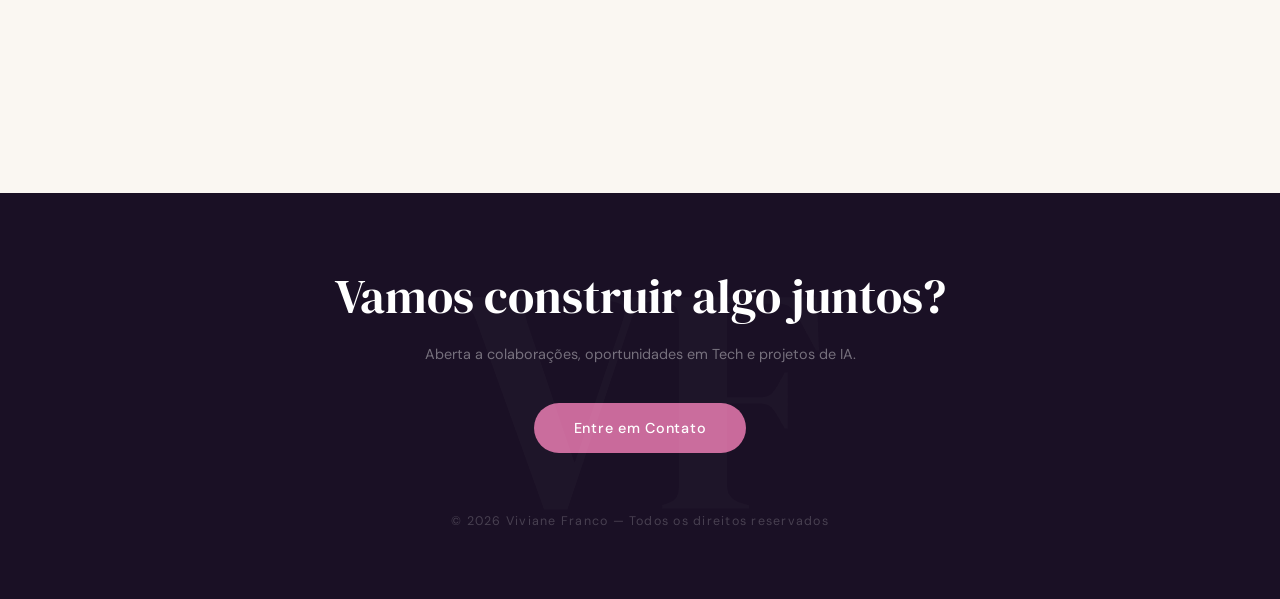
==== commit dd684476: "Improve HTML structure and SEO metadata Updated the title and meta description for SEO optimization." ====
--- a/index.html
+++ b/index.html
@@ -3,65 +3,538 @@
 <head>
     <meta charset="UTF-8">
     <meta name="viewport" content="width=device-width, initial-scale=1.0">
-    <title>Blog | Viviane Franco</title>
+    <title>Viviane Franco | Mestranda em Informática & Especialista em IA</title>
+    <meta name="description" content="Viviane Franco - Mestranda em Informática em transição para a área de Tecnologia. Especialista em unir linguagem, educação e Inteligência Artificial Generativa para construir soluções inovadoras.">
     <link href="https://fonts.googleapis.com/css2?family=DM+Serif+Display:ital@0;1&family=DM+Sans:opsz,wght@9..40,300;9..40,400;9..40,500;9..40,600&display=swap" rel="stylesheet">
     <style>
-        :root { --ink: #1a1025; --cream: #faf7f2; --mist: #f0ebe3; --plum: #5b2d82; --violet: #7c3db8; --rose: #c96a9b; --gold: #d4a853; --text-soft: #6b5f7a; }
+        :root {
+            --ink: #1a1025;
+            --cream: #faf7f2;
+            --mist: #f0ebe3;
+            --plum: #5b2d82;
+            --violet: #7c3db8;
+            --rose: #c96a9b;
+            --gold: #d4a853;
+            --text-soft: #6b5f7a;
+        }
         * { margin: 0; padding: 0; box-sizing: border-box; }
+        html { scroll-behavior: smooth; }
         ::selection { background: var(--rose); color: white; }
-        body { font-family: 'DM Sans', sans-serif; background: var(--cream); color: var(--ink); overflow-x: hidden; }
-        body::before { content: ''; position: fixed; inset: 0; background-image: url("data:image/svg+xml,%3Csvg viewBox='0 0 256 256' xmlns='http://www.w3.org/2000/svg'%3E%3Cfilter id='noise'%3E%3CfeTurbulence type='fractalNoise' baseFrequency='0.9' numOctaves='4' stitchTiles='stitch'/%3E%3C/filter%3E%3Crect width='100%25' height='100%25' filter='url(%23noise)' opacity='0.03'/%3E%3C/svg%3E"); pointer-events: none; z-index: 1000; opacity: 0.4; }
-        
-        .top-bar { padding: 30px 40px; display: flex; justify-content: space-between; align-items: center; border-bottom: 1px solid var(--mist); }
-        .top-bar a { text-decoration: none; color: var(--ink); font-size: 0.8rem; font-weight: 600; letter-spacing: 0.1em; text-transform: uppercase; display: flex; align-items: center; gap: 8px; transition: color 0.3s; }
-        .top-bar a:hover { color: var(--plum); }
-        
-        .blog-header { max-width: 800px; margin: 80px auto 40px; padding: 0 40px; text-align: center; }
-        .blog-header h1 { font-family: 'DM Serif Display', serif; font-size: clamp(2.5rem, 5vw, 4rem); color: var(--ink); margin-bottom: 16px; }
-        .blog-header p { color: var(--text-soft); font-size: 1.1rem; line-height: 1.6; max-width: 600px; margin: 0 auto; }
-
-        .blog-list { max-width: 800px; margin: 0 auto; padding: 40px 40px 100px; display: flex; flex-direction: column; gap: 40px; }
-        .article-card { text-decoration: none; color: inherit; display: block; padding: 30px; border-radius: 12px; border: 1px solid transparent; transition: all 0.3s ease; }
-        .article-card:hover { background: white; border-color: var(--mist); transform: translateY(-4px); box-shadow: 0 12px 30px rgba(91,45,130,0.06); }
-        .article-meta { font-size: 0.75rem; font-weight: 600; letter-spacing: 0.1em; text-transform: uppercase; color: var(--rose); margin-bottom: 12px; display: flex; gap: 12px; }
-        .article-meta span { color: var(--text-soft); font-weight: 400; }
-        .article-title { font-family: 'DM Serif Display', serif; font-size: 1.8rem; color: var(--ink); margin-bottom: 12px; line-height: 1.2; }
-        .article-excerpt { color: var(--text-soft); font-size: 1rem; line-height: 1.7; margin-bottom: 16px; }
-        .read-more { font-size: 0.8rem; font-weight: 600; color: var(--plum); display: inline-flex; align-items: center; gap: 6px; }
-        .read-more svg { transition: transform 0.3s; }
-        .article-card:hover .read-more svg { transform: translateX(4px); }
+        body {
+            font-family: 'DM Sans', sans-serif;
+            background: var(--cream);
+            color: var(--ink);
+            overflow-x: hidden;
+        }
+        body::before {
+            content: '';
+            position: fixed;
+            inset: 0;
+            background-image: url("data:image/svg+xml,%3Csvg viewBox='0 0 256 256' xmlns='http://www.w3.org/2000/svg'%3E%3Cfilter id='noise'%3E%3CfeTurbulence type='fractalNoise' baseFrequency='0.9' numOctaves='4' stitchTiles='stitch'/%3E%3C/filter%3E%3Crect width='100%25' height='100%25' filter='url(%23noise)' opacity='0.03'/%3E%3C/svg%3E");
+            pointer-events: none;
+            z-index: 1000;
+            opacity: 0.4;
+        }
+
+        /* ── NAV ── */
+        .top-nav {
+            position: absolute;
+            top: 0; left: 0; right: 0;
+            padding: 30px 50px;
+            display: flex;
+            justify-content: flex-end;
+            gap: 30px;
+            z-index: 20;
+        }
+        .top-nav a {
+            color: rgba(255,255,255,0.7);
+            text-decoration: none;
+            font-size: 0.75rem;
+            font-weight: 500;
+            letter-spacing: 0.15em;
+            text-transform: uppercase;
+            transition: color 0.3s;
+        }
+        .top-nav a:hover { color: var(--gold); }
+
+        /* ── HEADER ── */
+        header {
+            min-height: 100vh;
+            display: grid;
+            grid-template-columns: 1fr 1fr;
+            position: relative;
+            overflow: hidden;
+        }
+        .header-left {
+            background: var(--ink);
+            display: flex;
+            flex-direction: column;
+            justify-content: flex-end;
+            padding: 60px 50px 70px;
+            position: relative;
+            z-index: 2;
+        }
+        .header-left::after {
+            content: '';
+            position: absolute;
+            top: 0; right: -1px; bottom: 0;
+            width: 80px;
+            background: var(--ink);
+            clip-path: polygon(0 0, 30% 0, 100% 100%, 0 100%);
+            z-index: 3;
+        }
+        .header-right {
+            background: var(--plum);
+            position: relative;
+            overflow: hidden;
+            display: flex;
+            align-items: center;
+            justify-content: center;
+        }
+        .header-right::before {
+            content: '';
+            position: absolute;
+            width: 600px; height: 600px;
+            border-radius: 50%;
+            background: radial-gradient(circle, rgba(196,106,155,0.3) 0%, transparent 70%);
+            top: -100px; right: -100px;
+            pointer-events: none;
+        }
+        .header-right::after {
+            content: '';
+            position: absolute;
+            width: 400px; height: 400px;
+            border-radius: 50%;
+            background: radial-gradient(circle, rgba(212,168,83,0.15) 0%, transparent 70%);
+            bottom: 50px; left: 0;
+            pointer-events: none;
+        }
+
+        /* ── PROFILE ── */
+        .profile-container {
+            position: relative; z-index: 2;
+            display: flex; flex-direction: column;
+            align-items: center; justify-content: center;
+            padding: 50px 40px; flex-shrink: 0;
+            animation: profileIn 1s ease 0.35s both;
+        }
+        @keyframes profileIn {
+            from { opacity: 0; transform: translateY(20px); }
+            to   { opacity: 1; transform: translateY(0); }
+        }
+        .profile-ring {
+            position: relative; width: 260px; height: 260px;
+            border-radius: 50%; padding: 4px;
+            background: linear-gradient(135deg, var(--rose), var(--gold), var(--violet));
+            box-shadow: 0 0 28px rgba(201, 106, 155, 0.5), 0 0 65px rgba(124, 61, 184, 0.3);
+        }
+        .profile-ring-inner {
+            width: 100%; height: 100%; border-radius: 50%;
+            overflow: hidden; background: var(--plum);
+            position: relative; box-shadow: inset 0 0 20px rgba(0, 0, 0, 0.4);
+        }
+        .profile-img {
+            width: 100%; height: 100%; display: block;
+            object-fit: cover; object-position: center top;
+            border-radius: 50%; filter: contrast(1.04) saturate(1.05);
+            transition: transform 0.5s ease;
+        }
+        .profile-ring:hover .profile-img { transform: scale(1.04); }
+        .profile-ring-inner::after {
+            content: ''; position: absolute; inset: 0; border-radius: 50%;
+            background: radial-gradient(circle at 32% 28%, rgba(255, 255, 255, 0.12) 0%, transparent 55%);
+            pointer-events: none; z-index: 2;
+        }
+        .profile-fallback {
+            display: none; width: 100%; height: 100%; border-radius: 50%;
+            background: linear-gradient(135deg, var(--violet) 0%, var(--rose) 100%);
+            align-items: center; justify-content: center; position: relative;
+        }
+        .profile-fallback-initials {
+            font-family: 'DM Serif Display', serif;
+            font-size: 5rem; color: white; letter-spacing: -2px; position: relative; z-index: 1;
+        }
+        .profile-shadow {
+            width: 200px; height: 24px; border-radius: 50%;
+            background: radial-gradient(ellipse, rgba(0,0,0,0.45) 0%, transparent 70%);
+            margin-top: 18px; filter: blur(8px);
+        }
+        .deco-circle {
+            position: absolute; border-radius: 50%;
+            border: 1px solid rgba(255,255,255,0.12); pointer-events: none;
+        }
+        .deco-1 { width: 200px; height: 200px; top: 40px; right: 40px; }
+        .deco-2 { width: 120px; height: 120px; top: 80px; right: 80px; }
+        .deco-3 { width: 60px; height: 60px; top: 110px; right: 110px; border-color: var(--gold); opacity: 0.4; }
+
+        /* ── HEADER TEXT ── */
+        .eyebrow {
+            font-size: 0.7rem; font-weight: 600; letter-spacing: 0.25em;
+            text-transform: uppercase; color: var(--rose); margin-bottom: 20px;
+        }
+        .header-name {
+            font-family: 'DM Serif Display', serif;
+            font-size: clamp(3rem, 5vw, 5rem);
+            color: white; line-height: 1; margin-bottom: 30px;
+        }
+        .header-name em { font-style: italic; color: var(--gold); }
+        .header-tagline {
+            color: rgba(255,255,255,0.65); font-size: 1rem; font-weight: 300;
+            line-height: 1.75; max-width: 420px; margin-bottom: 18px;
+        }
+        .header-tagline strong { color: rgba(255,255,255,0.9); font-weight: 500; }
+        .social-links { display: flex; gap: 12px; flex-wrap: wrap; margin-top: 10px; }
+        .social-links a {
+            display: flex; align-items: center; gap: 8px;
+            color: rgba(255,255,255,0.6); text-decoration: none;
+            font-size: 0.75rem; letter-spacing: 0.1em; text-transform: uppercase;
+            border: 1px solid rgba(255,255,255,0.15); padding: 10px 18px;
+            border-radius: 100px; transition: all 0.3s ease;
+        }
+        .social-links a:hover {
+            color: white; border-color: var(--rose); background: rgba(201,106,155,0.12);
+        }
+        .scroll-hint {
+            position: absolute; bottom: 30px; right: 50px;
+            color: rgba(255,255,255,0.3); font-size: 0.68rem;
+            letter-spacing: 0.2em; text-transform: uppercase;
+            writing-mode: vertical-rl; display: flex; align-items: center; gap: 10px; z-index: 10;
+        }
+        .scroll-hint::after {
+            content: ''; width: 1px; height: 50px;
+            background: linear-gradient(to bottom, rgba(255,255,255,0.3), transparent);
+            animation: scrollLine 1.5s ease-in-out infinite;
+        }
+        @keyframes scrollLine { 0%, 100% { opacity: 0.3; } 50% { opacity: 1; } }
+        @keyframes fadeUp {
+            from { opacity: 0; transform: translateY(30px); }
+            to { opacity: 1; transform: translateY(0); }
+        }
+        .header-left > * { animation: fadeUp 0.8s ease forwards; opacity: 0; }
+        .eyebrow { animation-delay: 0.1s; }
+        .header-name { animation-delay: 0.25s; }
+        .header-tagline { animation-delay: 0.4s; }
+        .social-links { animation-delay: 0.55s; }
+
+        /* ── MAIN ── */
+        main { max-width: 1100px; margin: 0 auto; padding: 100px 40px; }
+        .section-label {
+            font-size: 0.68rem; font-weight: 600; letter-spacing: 0.25em;
+            text-transform: uppercase; color: var(--rose); margin-bottom: 12px;
+            display: flex; align-items: center; gap: 12px;
+        }
+        .section-label::before { content: ''; width: 30px; height: 1px; background: var(--rose); }
+        .section-title {
+            font-family: 'DM Serif Display', serif;
+            font-size: clamp(2rem, 3.5vw, 3rem);
+            color: var(--ink); margin-bottom: 40px; line-height: 1.15;
+        }
+        .section-title em { font-style: italic; color: var(--plum); }
+        section { margin-bottom: 110px; }
+
+        .sobre-grid { display: grid; grid-template-columns: 3fr 2fr; gap: 80px; align-items: start; }
+        .sobre-text p {
+            color: var(--text-soft); font-size: 1.05rem;
+            line-height: 1.85; margin-bottom: 20px;
+        }
+        .sobre-text p strong { color: var(--ink); font-weight: 500; }
+        .sobre-sidebar { padding-top: 20px; }
+        .stat-item { padding: 28px 0; border-bottom: 1px solid var(--mist); }
+        .stat-number {
+            font-family: 'DM Serif Display', serif;
+            font-size: 2.8rem; color: var(--plum); line-height: 1;
+        }
+        .stat-label {
+            font-size: 0.8rem; color: var(--text-soft); margin-top: 4px;
+            text-transform: uppercase; letter-spacing: 0.1em;
+        }
+
+        .process-grid {
+            display: grid; grid-template-columns: repeat(5, 1fr);
+            gap: 0; border: 1px solid var(--mist); border-radius: 16px; overflow: hidden;
+        }
+        .process-step { padding: 35px 25px; background: white; transition: background 0.3s; }
+        .process-step:not(:last-child) { border-right: 1px solid var(--mist); }
+        .process-step:hover { background: var(--ink); }
+        .process-step:hover .step-num, .process-step:hover .step-title, .process-step:hover .step-desc { color: rgba(255,255,255,0.8); }
+        .process-step:hover .step-num { color: var(--gold); }
+        .step-num {
+            font-family: 'DM Serif Display', serif; font-size: 2.5rem;
+            color: var(--mist); line-height: 1; margin-bottom: 20px; transition: color 0.3s;
+        }
+        .step-title {
+            font-size: 0.85rem; font-weight: 600; text-transform: uppercase;
+            letter-spacing: 0.08em; color: var(--ink); margin-bottom: 10px; transition: color 0.3s;
+        }
+        .step-desc { font-size: 0.8rem; color: var(--text-soft); line-height: 1.6; transition: color 0.3s; }
+
+        .skills-grid {
+            display: grid; grid-template-columns: repeat(auto-fill, minmax(220px, 1fr)); gap: 12px;
+        }
+        .skill-tag {
+            background: white; border: 1px solid var(--mist); padding: 16px 20px;
+            border-radius: 10px; font-size: 0.88rem; color: var(--ink);
+            display: flex; align-items: center; gap: 10px; transition: all 0.25s; cursor: default;
+        }
+        .skill-tag::before {
+            content: ''; width: 6px; height: 6px; border-radius: 50%;
+            background: var(--rose); flex-shrink: 0;
+        }
+        .skill-tag:hover {
+            border-color: var(--plum); color: var(--plum); transform: translateY(-2px);
+            box-shadow: 0 8px 20px rgba(91,45,130,0.08);
+        }
+
+        .projects-list { display: flex; flex-direction: column; gap: 10px; }
+        .project-item {
+            display: grid; grid-template-columns: auto 1fr auto; align-items: center;
+            gap: 30px; padding: 32px 36px; background: white; border-radius: 12px;
+            text-decoration: none; color: var(--ink); transition: all 0.3s ease;
+            border: 1px solid var(--mist); border-left: 3px solid rgba(91,45,130,0.2); cursor: pointer;
+        }
+        .project-item:hover {
+            border-color: var(--plum); border-left-color: var(--plum);
+            transform: translateX(6px); box-shadow: -4px 0 0 var(--plum), 0 12px 35px rgba(91,45,130,0.08);
+        }
+        .project-num {
+            font-family: 'DM Serif Display', serif; font-size: 1.2rem;
+            color: var(--mist); min-width: 40px; transition: color 0.3s;
+        }
+        .project-item:hover .project-num { color: var(--plum); }
+        .project-title { font-size: 1.05rem; font-weight: 600; margin-bottom: 6px; }
+        .project-desc { font-size: 0.88rem; color: var(--text-soft); line-height: 1.55; }
+        .project-cta {
+            display: flex; align-items: center; gap: 7px; font-size: 0.75rem;
+            font-weight: 600; letter-spacing: 0.08em; text-transform: uppercase;
+            color: var(--text-soft); background: var(--mist); padding: 8px 14px;
+            border-radius: 100px; white-space: nowrap; flex-shrink: 0; transition: all 0.3s ease;
+        }
+        .project-cta svg { transition: transform 0.3s ease; }
+        .project-item:hover .project-cta { background: var(--plum); color: white; }
+        .project-item:hover .project-cta svg { transform: translateX(3px); }
+
+        footer {
+            background: var(--ink); padding: 70px 40px; text-align: center;
+            position: relative; overflow: hidden;
+        }
+        footer::before {
+            content: 'VF'; position: absolute; font-family: 'DM Serif Display', serif;
+            font-size: 20rem; color: rgba(255,255,255,0.02); left: 50%; top: 50%;
+            transform: translate(-50%, -50%); user-select: none; pointer-events: none;
+        }
+        .footer-title {
+            font-family: 'DM Serif Display', serif; font-size: clamp(1.8rem, 4vw, 3rem);
+            color: white; margin-bottom: 16px;
+        }
+        .footer-sub { color: rgba(255,255,255,0.4); font-size: 0.9rem; margin-bottom: 40px; }
+        .contact-btn {
+            display: inline-block; padding: 16px 40px; background: var(--rose);
+            color: white; text-decoration: none; border-radius: 100px; font-size: 0.9rem;
+            font-weight: 500; letter-spacing: 0.05em; transition: all 0.3s;
+        }
+        .contact-btn:hover {
+            background: var(--gold); color: var(--ink); transform: translateY(-2px);
+            box-shadow: 0 12px 30px rgba(212,168,83,0.3);
+        }
+        .footer-copy { margin-top: 60px; color: rgba(255,255,255,0.2); font-size: 0.78rem; letter-spacing: 0.1em; }
+
+        @media (max-width: 900px) {
+            header { grid-template-columns: 1fr; min-height: auto; }
+            .top-nav { justify-content: center; padding: 20px; }
+            .header-left { padding: 100px 30px 60px; order: 2; }
+            .header-left::after { display: none; }
+            .header-right { order: 1; min-height: 340px; }
+            .profile-ring { width: 200px; height: 200px; }
+            .profile-shadow { width: 150px; }
+            .sobre-grid { grid-template-columns: 1fr; gap: 40px; }
+            .process-grid { grid-template-columns: 1fr 1fr; }
+            .process-step:nth-child(2) { border-right: none; }
+            .process-step:not(:last-child) { border-bottom: 1px solid var(--mist); }
+            main { padding: 70px 25px; }
+        }
+        @media (max-width: 600px) {
+            .process-grid { grid-template-columns: 1fr; }
+            .process-step:not(:last-child) { border-right: none; }
+            .project-item { grid-template-columns: 1fr auto; gap: 16px; padding: 22px 18px; }
+            .project-num { display: none; }
+            .project-cta span { display: none; }
+            .project-cta { padding: 8px 10px; }
+            .profile-ring { width: 160px; height: 160px; }
+            .profile-shadow { width: 120px; }
+        }
     </style>
 </head>
 <body>
-    <div class="top-bar">
-        <a href="index.html">
-            <svg width="16" height="16" viewBox="0 0 24 24" fill="none" stroke="currentColor" stroke-width="2" stroke-linecap="round" stroke-linejoin="round"><path d="M19 12H5M12 19l-7-7 7-7"/></svg>
-            Voltar ao Portfólio
-        </a>
-        <span style="font-size: 0.8rem; font-weight: 600; letter-spacing: 0.1em; text-transform: uppercase; color: var(--text-soft);">Viviane Franco</span>
+
+<header>
+    <nav class="top-nav">
+        <a href="#sobre">Sobre</a>
+        <a href="#projetos">Projetos</a>
+        <a href="blog.html">Blog</a>
+        <a href="#contato">Contato</a>
+    </nav>
+    <div class="header-left">
+        <p class="eyebrow">Mestranda em Informática</p>
+        <h1 class="header-name">Viviane<br><em>Franco</em></h1>
+        <p class="header-tagline">
+            <strong>Construindo a ponte entre Linguagem, Educação e Tecnologia.</strong> 
+            Aplico minha base em design instrucional e curadoria para desenvolver soluções de Inteligência Artificial, engenharia de prompt e automação de fluxos com rigor técnico e clareza narrativa.
+        </p>
+        <div class="social-links">
+            <a href="https://github.com/vivianefranco" aria-label="GitHub">
+                <svg width="14" height="14" viewBox="0 0 24 24" fill="currentColor"><path d="M12 0c-6.626 0-12 5.373-12 12 0 5.302 3.438 9.8 8.207 11.387.599.111.793-.261.793-.577v-2.234c-3.338.726-4.033-1.416-4.033-1.416-.546-1.387-1.333-1.756-1.333-1.756-1.089-.745.083-.729.083-.729 1.205.084 1.839 1.237 1.839 1.237 1.07 1.834 2.807 1.304 3.492.997.107-.775.418-1.305.762-1.604-2.665-.305-5.467-1.334-5.467-5.931 0-1.311.469-2.381 1.236-3.221-.124-.303-.535-1.524.117-3.176 0 0 1.008-.322 3.301 1.23.957-.266 1.983-.399 3.003-.404 1.02.005 2.047.138 3.006.404 2.291-1.552 3.297-1.23 3.297-1.23.653 1.653.242 2.874.118 3.176.77.84 1.235 1.911 1.235 3.221 0 4.609-2.807 5.624-5.479 5.921.43.372.823 1.102.823 2.222v3.293c0 .319.192.694.801.576 4.765-1.589 8.199-6.086 8.199-11.386 0-6.627-5.373-12-12-12z"/></svg>
+                GitHub
+            </a>
+            <a href="https://www.linkedin.com/in/viviane-francos/" aria-label="LinkedIn">
+                <svg width="14" height="14" viewBox="0 0 24 24" fill="currentColor"><path d="M20.447 20.452h-3.554v-5.569c0-1.328-.027-3.037-1.852-3.037-1.853 0-2.136 1.445-2.136 2.939v5.667H9.351V9h3.414v1.561h.046c.477-.9 1.637-1.85 3.37-1.85 3.601 0 4.267 2.37 4.267 5.455v6.286zM5.337 7.433c-1.144 0-2.063-.926-2.063-2.065 0-1.138.92-2.063 2.063-2.063 1.14 0 2.064.925 2.064 2.063 0 1.139-.925 2.065-2.064 2.065zm1.782 13.019H3.555V9h3.564v11.452zM22.225 0H1.771C.792 0 0 .774 0 1.729v20.542C0 23.227.792 24 1.771 24h20.451C23.2 24 24 23.227 24 22.271V1.729C24 .774 23.2 0 22.222 0h.003z"/></svg>
+                LinkedIn
+            </a>
+        </div>
     </div>
 
-    <div class="blog-header">
-        <h1>Blog & Reflexões</h1>
-        <p>Anotações sobre minha jornada no mestrado, transição de carreira para tecnologia, engenharia de prompt e a interseção entre linguagem e inteligência artificial.</p>
+    <div class="header-right">
+        <div class="deco-circle deco-1"></div>
+        <div class="deco-circle deco-2"></div>
+        <div class="deco-circle deco-3"></div>
+        <div class="profile-container" id="profileContainer">
+            <div class="profile-ring">
+                <div class="profile-ring-inner">
+                    <img src="profile.png" alt="Foto de Viviane Franco" class="profile-img" id="profileImg" onerror="handlePhotoError()">
+                    <div class="profile-fallback" id="profileFallback" aria-label="Viviane Franco">
+                        <span class="profile-fallback-initials">VF</span>
+                    </div>
+                </div>
+            </div>
+            <div class="profile-shadow"></div>
+        </div>
     </div>
-
-    <div class="blog-list">
-        <!-- Artigo 1 -->
-        <a href="post.html" class="article-card">
-            <div class="article-meta">Inteligência Artificial <span>•</span> 12 Set 2026 <span>•</span> 5 min de leitura</div>
-            <h2 class="article-title">Por que profissionais de Educação são peças-chave no desenvolvimento de IA</h2>
-            <p class="article-excerpt">A transição de carreira não é um recomeço do zero, mas uma recontextualização de habilidades. Descubra como pedagogia, design instrucional e curadoria de conteúdo são diferenciais competitivos em times de tecnologia.</p>
-            <div class="read-more">Ler artigo <svg width="14" height="14" viewBox="0 0 24 24" fill="none" stroke="currentColor" stroke-width="2.5" stroke-linecap="round" stroke-linejoin="round"><path d="M5 12h14M12 5l7 7-7 7"/></svg></div>
-        </a>
-
-        <!-- Artigo 2 -->
-        <a href="post.html" class="article-card">
-            <div class="article-meta">Mestrado <span>•</span> 28 Ago 2026 <span>•</span> 8 min de leitura</div>
-            <h2 class="article-title">Estruturando meu ambiente de estudos para o Mestrado em Informática</h2>
-            <p class="article-excerpt">Um guia prático sobre as ferramentas, fluxos de automação e métodos de organização que estou utilizando para conciliar pesquisa acadêmica e desenvolvimento de software.</p>
-            <div class="read-more">Ler artigo <svg width="14" height="14" viewBox="0 0 24 24" fill="none" stroke="currentColor" stroke-width="2.5" stroke-linecap="round" stroke-linejoin="round"><path d="M5 12h14M12 5l7 7-7 7"/></svg></div>
-        </a>
-    </div>
+    <div class="scroll-hint" aria-hidden="true">scroll</div>
+</header>
+
+<main>
+    <section id="sobre">
+        <div class="section-label">Trajetória</div>
+        <div class="sobre-grid">
+            <div class="sobre-text">
+                <h2 class="section-title">Onde a <em>pedagogia</em> encontra o código</h2>
+                <p>
+                    Atualmente sou <strong>mestranda em Informática</strong>, em um movimento estratégico de transição da área de Educação para Tecnologia. Minha trajetória em Letras, Design Instrucional e Liderança (FGV) me concedeu uma base única: entendo como as pessoas aprendem, como a linguagem estrutura o pensamento e como escalar processos com rigor de qualidade.
+                </p>
+                <p>
+                    Hoje, aplico esse repertório para <strong>desenvolver e curar soluções de Inteligência Artificial</strong>. Atuo na interseção entre engenharia de software e comunicação, criando fluxos de automação, engenharia de prompt avançada e sistemas de validação de LLMs que exigem tanto precisão técnica quanto clareza narrativa.
+                </p>
+                <p>
+                    Acredito que a tecnologia mais poderosa é aquela que consegue traduzir complexidade em acessibilidade. Meu objetivo é contribuir para times de produto, IA e desenvolvimento, trazendo uma visão humanizada, estruturada e orientada a dados.
+                </p>
+            </div>
+            <div class="sobre-sidebar">
+                <div class="stat-item">
+                    <div class="stat-number">MSc</div>
+                    <div class="stat-label">Mestranda em Informática</div>
+                </div>
+                <div class="stat-item">
+                    <div class="stat-number">12+</div>
+                    <div class="stat-label">Anos em Educação e Linguagens</div>
+                </div>
+                <div class="stat-item">
+                    <div class="stat-number">IA</div>
+                    <div class="stat-label">Foco em Automação e LLMs</div>
+                </div>
+            </div>
+        </div>
+    </section>
+
+    <section>
+        <div class="section-label">Método</div>
+        <h2 class="section-title">Como estruturo <em>soluções com IA</em></h2>
+        <div class="process-grid">
+            <div class="process-step">
+                <div class="step-num">01</div>
+                <div class="step-title">Descoberta</div>
+                <div class="step-desc">Análise de requisitos e mapeamento de viabilidade técnica</div>
+            </div>
+            <div class="process-step">
+                <div class="step-num">02</div>
+                <div class="step-title">Prototipagem</div>
+                <div class="step-desc">Engenharia de prompt e testes iniciais com LLMs</div>
+            </div>
+            <div class="process-step">
+                <div class="step-num">03</div>
+                <div class="step-title">Integração</div>
+                <div class="step-desc">Conexão via API e automação de fluxos de trabalho</div>
+            </div>
+            <div class="process-step">
+                <div class="step-num">04</div>
+                <div class="step-title">Validação</div>
+                <div class="step-desc">Curadoria linguística e verificação factual rigorosa</div>
+            </div>
+            <div class="process-step">
+                <div class="step-num">05</div>
+                <div class="step-title">Evolução</div>
+                <div class="step-desc">Monitoramento de métricas e refinamento contínuo</div>
+            </div>
+        </div>
+    </section>
+
+    <section>
+        <div class="section-label">Habilidades</div>
+        <h2 class="section-title"><em>Stack</em> e Competências</h2>
+        <div class="skills-grid">
+            <div class="skill-tag">Python & Manipulação de Dados</div>
+            <div class="skill-tag">Engenharia de Prompt Avançada</div>
+            <div class="skill-tag">Integração de APIs (LLMs)</div>
+            <div class="skill-tag">Curadoria e Validação de IA</div>
+            <div class="skill-tag">Automação de Fluxos (n8n, Zapier)</div>
+            <div class="skill-tag">Design Instrucional & UX Writing</div>
+            <div class="skill-tag">Gestão Ágil de Projetos</div>
+            <div class="skill-tag">Comunicação Técnica</div>
+        </div>
+    </section>
+
+    <section id="projetos">
+        <div class="section-label">Portfólio</div>
+        <h2 class="section-title">Projetos <em>em destaque</em></h2>
+        <div class="projects-list">
+            <a href="#" class="project-item">
+                <div class="project-num">01</div>
+                <div>
+                    <div class="project-title">Pipeline de Geração e Revisão de Texto com IA</div>
+                    <div class="project-desc">Fluxo automatizado em Python para produção de conteúdo com critérios linguísticos, integrando LLMs via API e validação humana em loop.</div>
+                </div>
+                <div class="project-cta"><span>Ver no GitHub</span><svg width="13" height="13" viewBox="0 0 24 24" fill="none" stroke="currentColor" stroke-width="2.5" stroke-linecap="round" stroke-linejoin="round"><path d="M5 12h14M12 5l7 7-7 7"/></svg></div>
+            </a>
+            <a href="#" class="project-item">
+                <div class="project-num">02</div>
+                <div>
+                    <div class="project-title">Transformador de Transcrições de Videoaulas</div>
+                    <div class="project-desc">Aplicação baseada em IA para adaptação automática de transcrições brutas em resumos, artigos e roteiros estruturados.</div>
+                </div>
+                <div class="project-cta"><span>Ver no GitHub</span><svg width="13" height="13" viewBox="0 0 24 24" fill="none" stroke="currentColor" stroke-width="2.5" stroke-linecap="round" stroke-linejoin="round"><path d="M5 12h14M12 5l7 7-7 7"/></svg></div>
+            </a>
+            <a href="#" class="project-item">
+                <div class="project-num">03</div>
+                <div>
+                    <div class="project-title">Gerador de Questões para Pós-Graduação</div>
+                    <div class="project-desc">Sistema escalável para geração de questões de múltipla escolha com gabarito e justificativa, validado por especialistas da área.</div>
+                </div>
+                <div class="project-cta"><span>Ver no GitHub</span><svg width="13" height="13" viewBox="0 0 24 24" fill="none" stroke="currentColor" stroke-width="2.5" stroke-linecap="round" stroke-linejoin="round"><path d="M5 12h14M12 5l7 7-7 7"/></svg></div>
+            </a>
+        </div>
+    </section>
+</main>
+
+<footer id="contato">
+    <p class="footer-title">Vamos construir algo juntos?</p>
+    <p class="footer-sub">Aberta a colaborações, oportunidades em Tech e projetos de IA.</p>
+    <a href="mailto:vivianefrancodasilva@gmail.com" class="contact-btn">Entre em Contato</a>
+    <p class="footer-copy">© 2026 Viviane Franco — Todos os direitos reservados</p>
+</footer>
+
+<script>
+    function handlePhotoError() {
+        document.getElementById('profileImg').style.display = 'none';
+        document.getElementById('profileFallback').style.display = 'flex';
+    }
+</script>
 </body>
 </html>
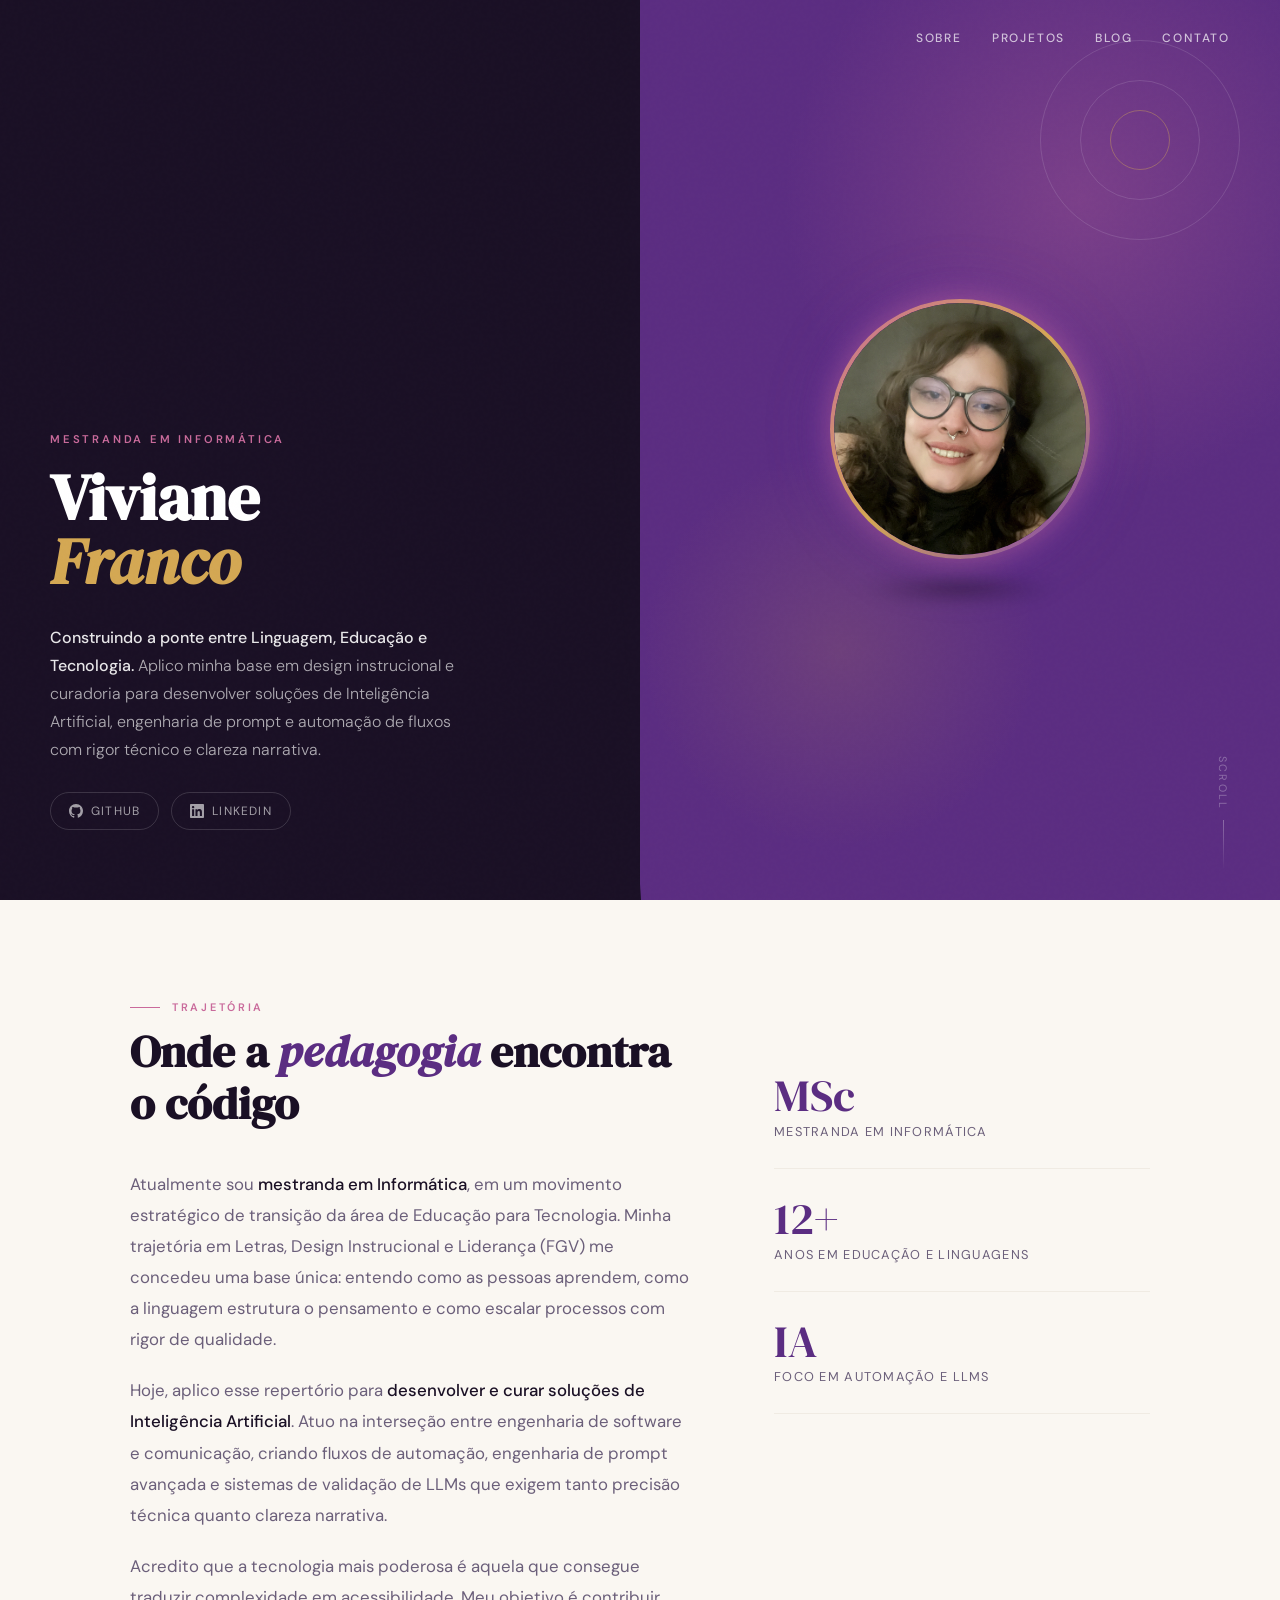
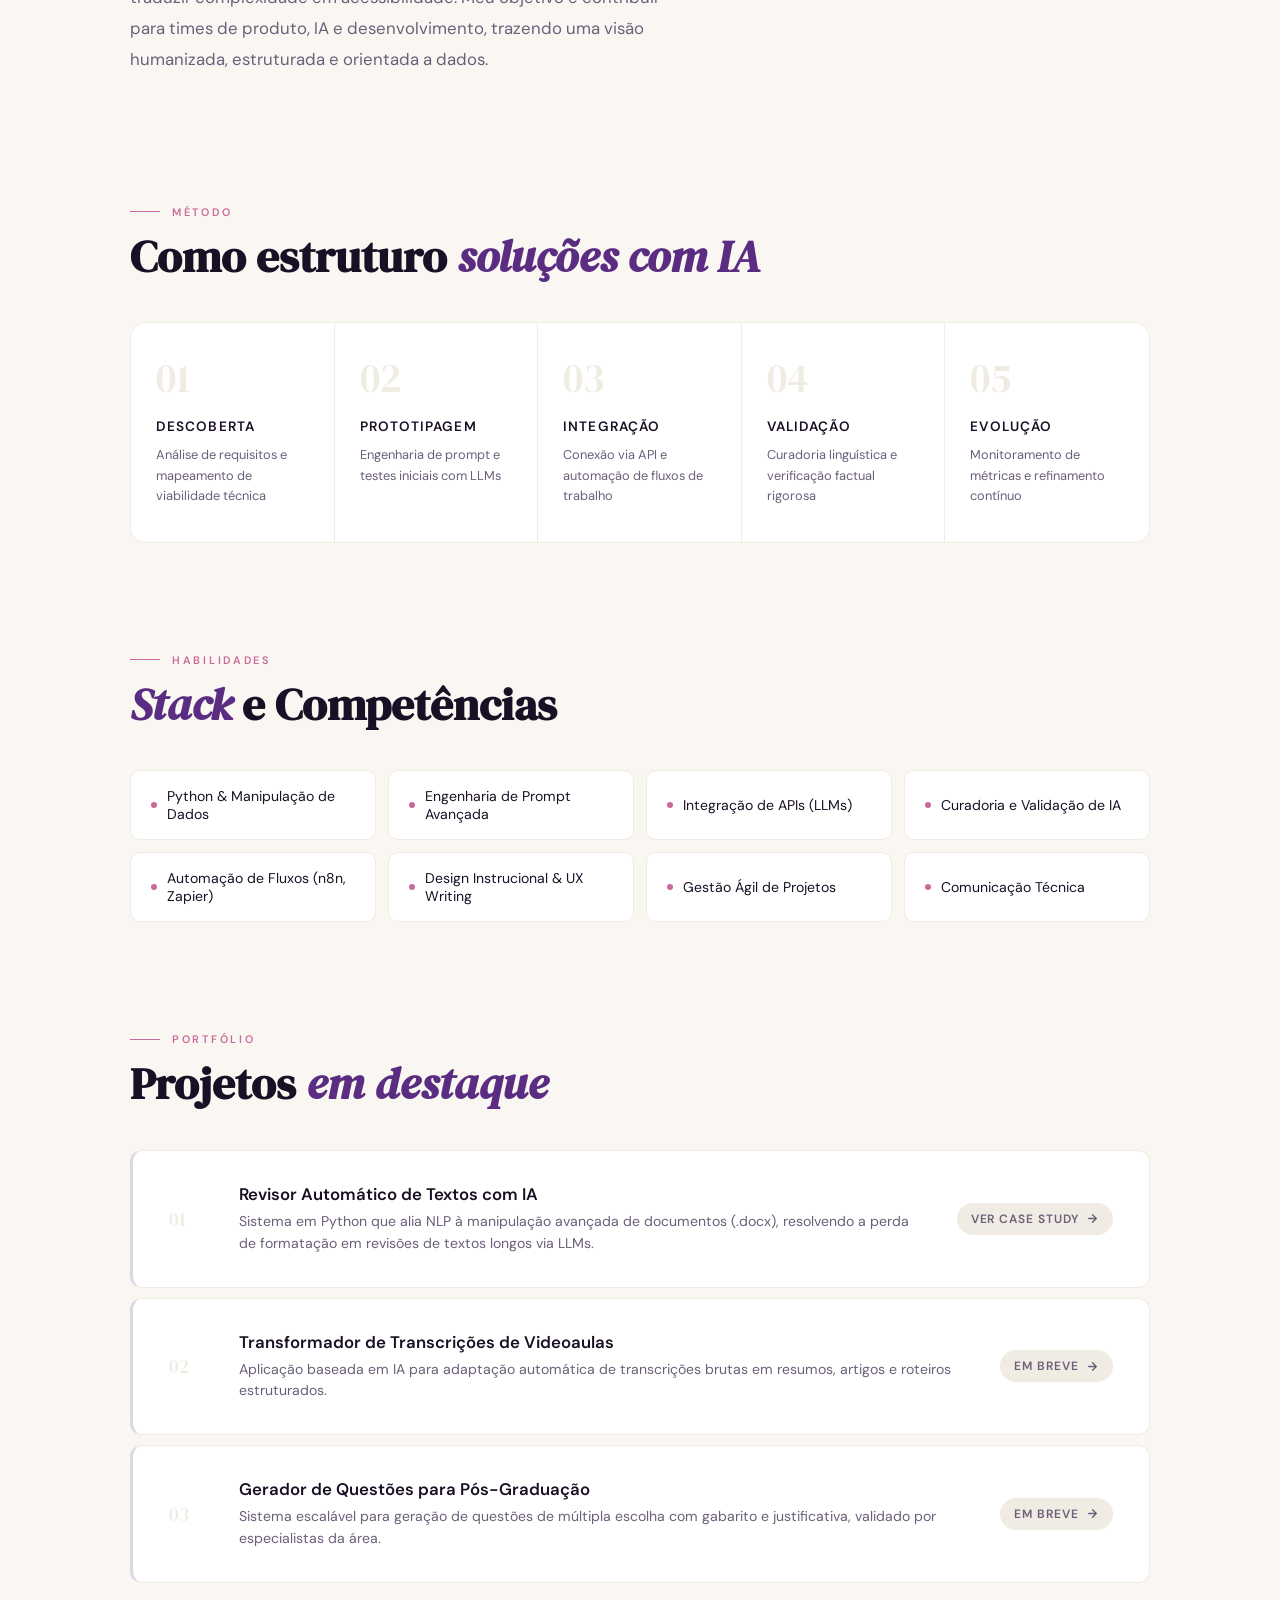
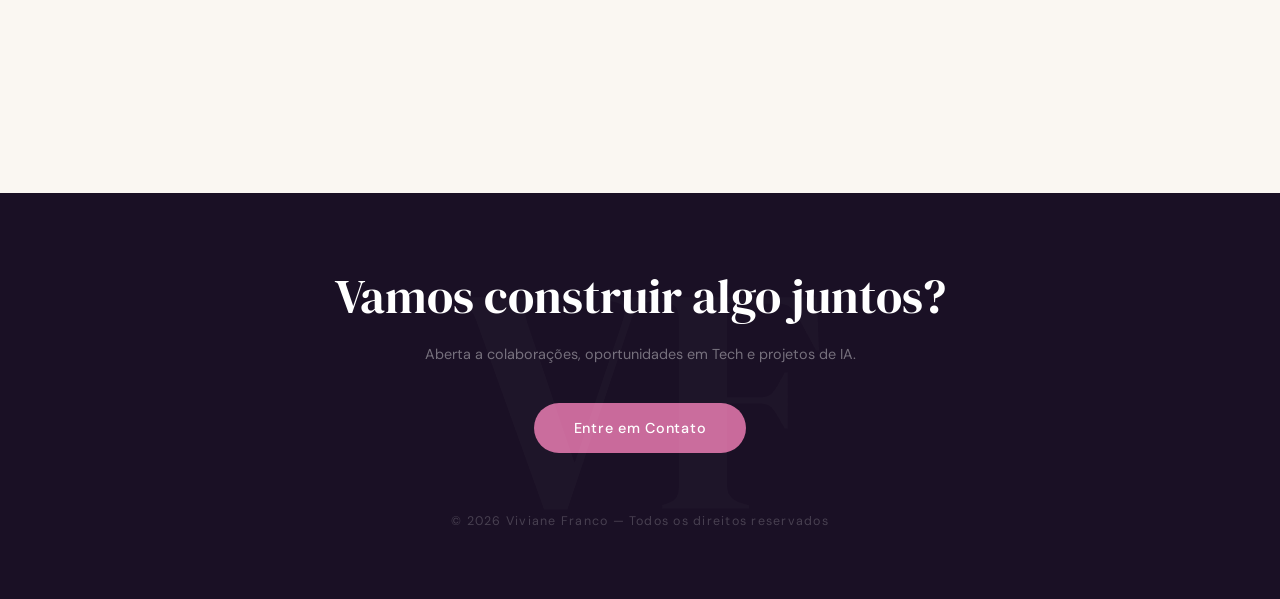
==== commit 79567074: "Modify project details and links in portfolio Updated project links and descriptions in the portfoli" ====
--- a/index.html
+++ b/index.html
@@ -495,30 +495,44 @@
         <div class="section-label">Portfólio</div>
         <h2 class="section-title">Projetos <em>em destaque</em></h2>
         <div class="projects-list">
-            <a href="#" class="project-item">
+            
+            <!-- PROJETO 1: LINK ATUALIZADO PARA A PÁGINA DE CASE STUDY -->
+            <a href="projeto-revisor.html" class="project-item">
                 <div class="project-num">01</div>
                 <div>
-                    <div class="project-title">Pipeline de Geração e Revisão de Texto com IA</div>
-                    <div class="project-desc">Fluxo automatizado em Python para produção de conteúdo com critérios linguísticos, integrando LLMs via API e validação humana em loop.</div>
-                </div>
-                <div class="project-cta"><span>Ver no GitHub</span><svg width="13" height="13" viewBox="0 0 24 24" fill="none" stroke="currentColor" stroke-width="2.5" stroke-linecap="round" stroke-linejoin="round"><path d="M5 12h14M12 5l7 7-7 7"/></svg></div>
+                    <div class="project-title">Revisor Automático de Textos com IA</div>
+                    <div class="project-desc">Sistema em Python que alia NLP à manipulação avançada de documentos (.docx), resolvendo a perda de formatação em revisões de textos longos via LLMs.</div>
+                </div>
+                <div class="project-cta">
+                    <span>Ver Case Study</span>
+                    <svg width="13" height="13" viewBox="0 0 24 24" fill="none" stroke="currentColor" stroke-width="2.5" stroke-linecap="round" stroke-linejoin="round"><path d="M5 12h14M12 5l7 7-7 7"/></svg>
+                </div>
             </a>
+
             <a href="#" class="project-item">
                 <div class="project-num">02</div>
                 <div>
                     <div class="project-title">Transformador de Transcrições de Videoaulas</div>
                     <div class="project-desc">Aplicação baseada em IA para adaptação automática de transcrições brutas em resumos, artigos e roteiros estruturados.</div>
                 </div>
-                <div class="project-cta"><span>Ver no GitHub</span><svg width="13" height="13" viewBox="0 0 24 24" fill="none" stroke="currentColor" stroke-width="2.5" stroke-linecap="round" stroke-linejoin="round"><path d="M5 12h14M12 5l7 7-7 7"/></svg></div>
+                <div class="project-cta">
+                    <span>Em breve</span>
+                    <svg width="13" height="13" viewBox="0 0 24 24" fill="none" stroke="currentColor" stroke-width="2.5" stroke-linecap="round" stroke-linejoin="round"><path d="M5 12h14M12 5l7 7-7 7"/></svg>
+                </div>
             </a>
+
             <a href="#" class="project-item">
                 <div class="project-num">03</div>
                 <div>
                     <div class="project-title">Gerador de Questões para Pós-Graduação</div>
                     <div class="project-desc">Sistema escalável para geração de questões de múltipla escolha com gabarito e justificativa, validado por especialistas da área.</div>
                 </div>
-                <div class="project-cta"><span>Ver no GitHub</span><svg width="13" height="13" viewBox="0 0 24 24" fill="none" stroke="currentColor" stroke-width="2.5" stroke-linecap="round" stroke-linejoin="round"><path d="M5 12h14M12 5l7 7-7 7"/></svg></div>
+                <div class="project-cta">
+                    <span>Em breve</span>
+                    <svg width="13" height="13" viewBox="0 0 24 24" fill="none" stroke="currentColor" stroke-width="2.5" stroke-linecap="round" stroke-linejoin="round"><path d="M5 12h14M12 5l7 7-7 7"/></svg>
+                </div>
             </a>
+
         </div>
     </section>
 </main>
